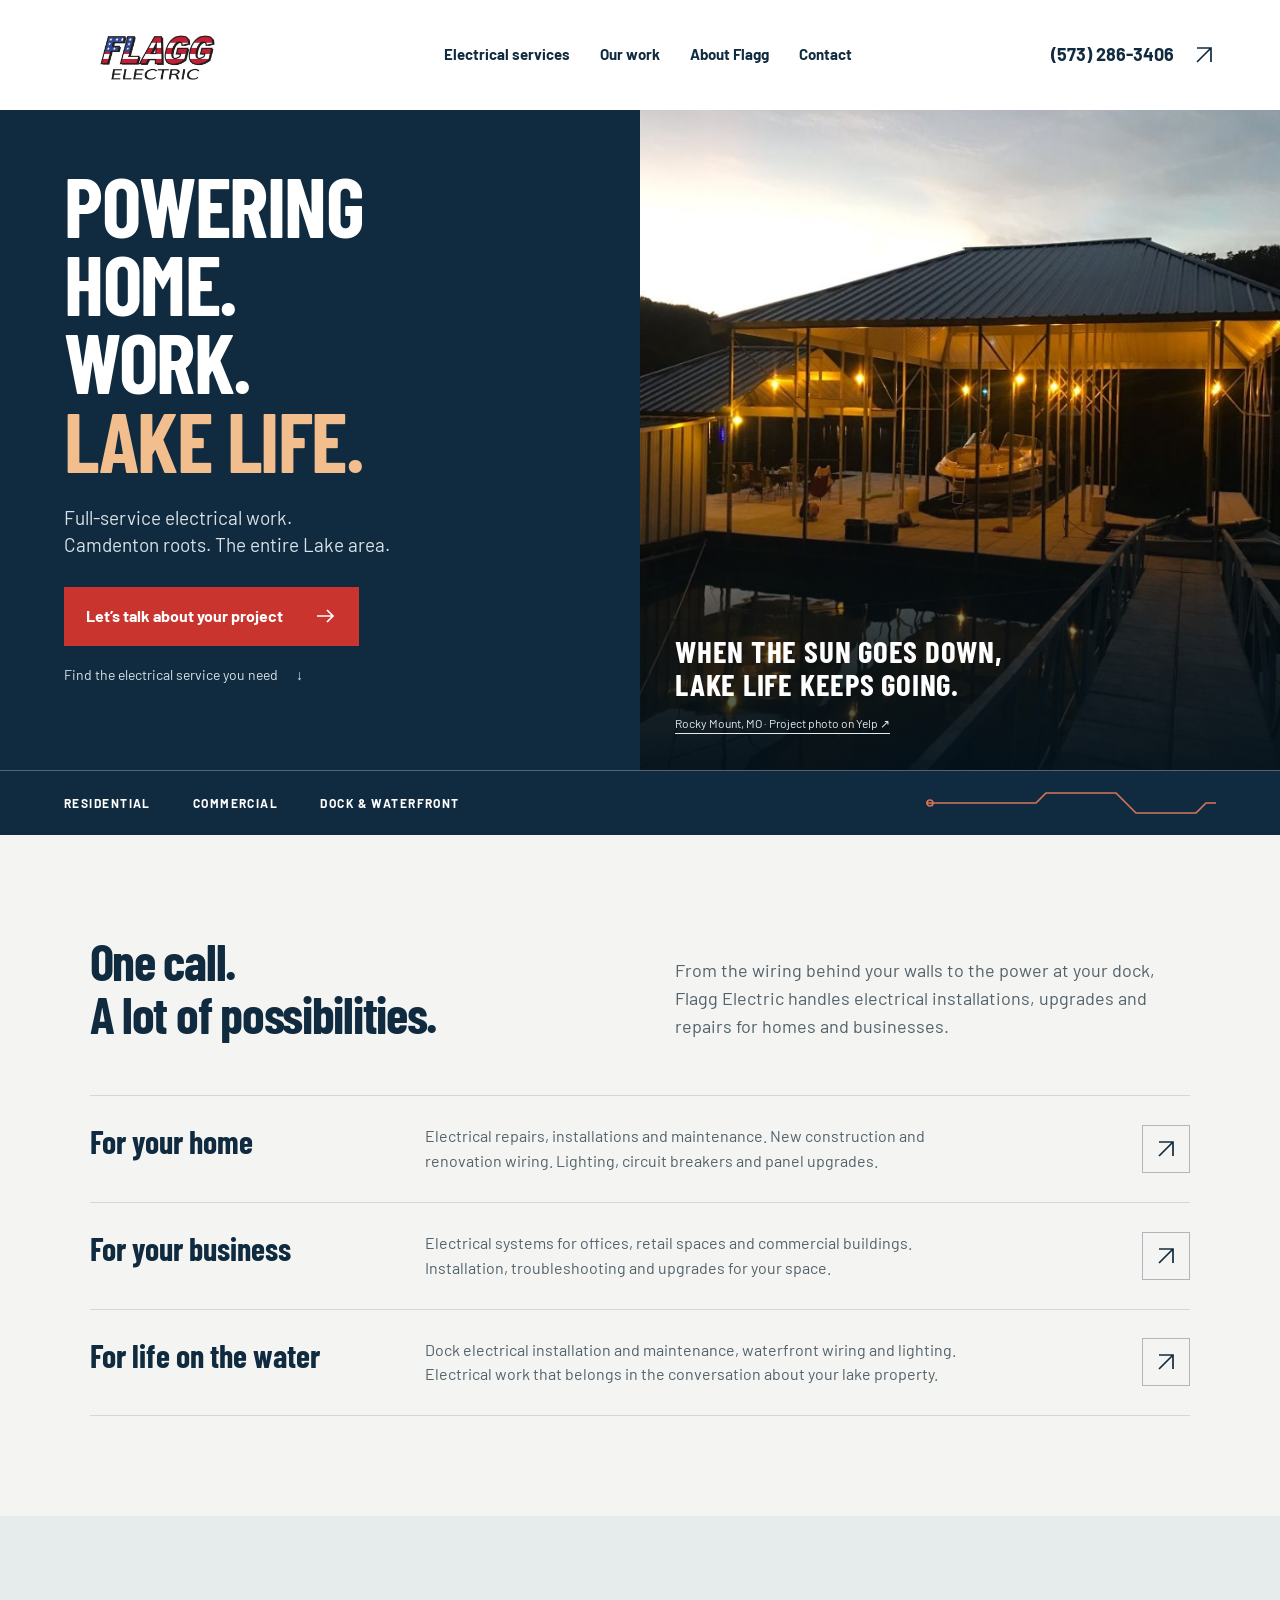
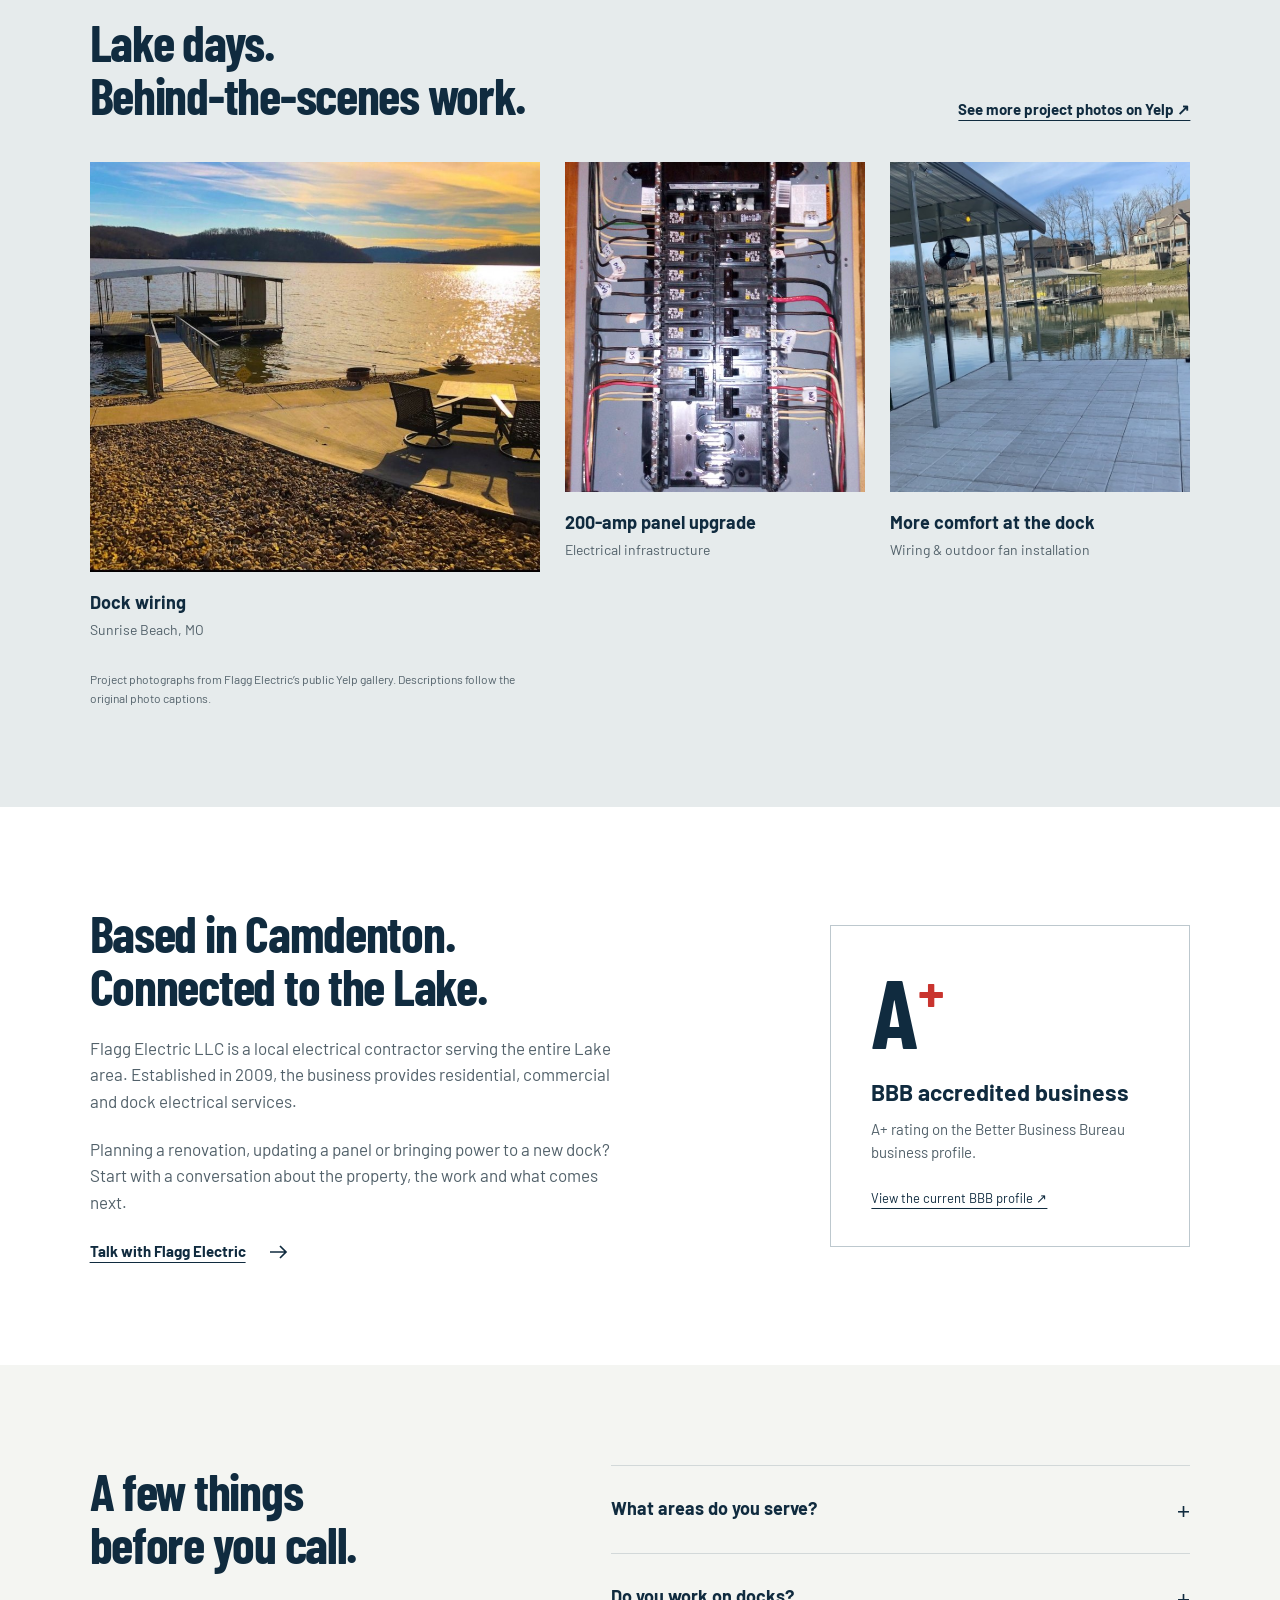
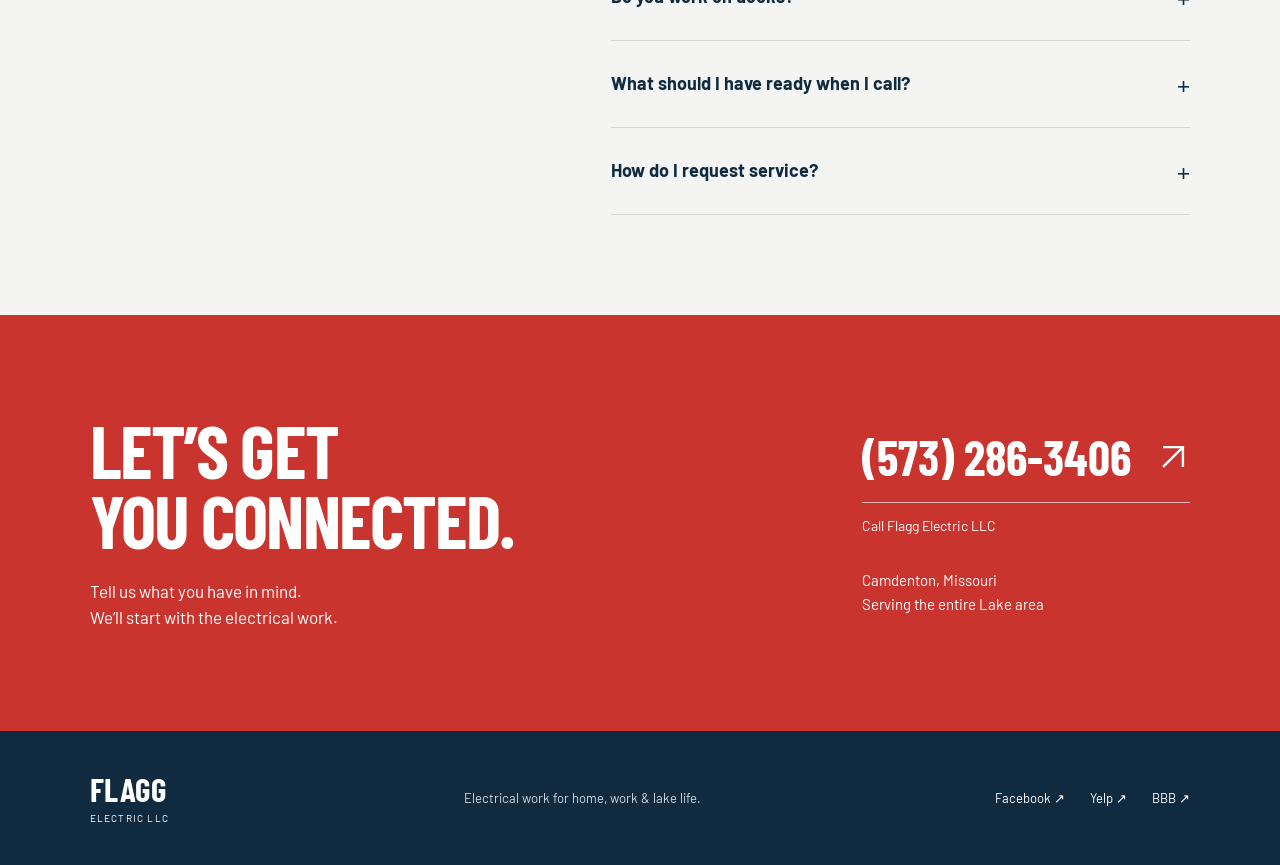
==== Flagg-Electric.html @ a1be078e "Flagg Electric LLC: delivered clean design source - Single-page homepage: index.html, styles.css, sc" ====
<!doctype html>
<html lang="en"><head><meta charset="utf-8"><meta name="viewport" content="width=device-width,initial-scale=1"><meta name="theme-color" content="#102b3f"><title>Flagg Electric LLC | Camdenton & the Lake Area</title><meta name="description" content="Flagg Electric LLC provides residential, commercial and dock electrical services in Camdenton and the Lake area. Call (573) 286-3406 to discuss your project."><style>@font-face{font-family:Barlow;src:url([data-uri]) format('truetype');font-weight:400;font-display:swap}@font-face{font-family:Barlow;src:url([data-uri]) format('truetype');font-weight:700;font-display:swap}@font-face{font-family:BarlowCondensed;src:url([data-uri]) format('truetype');font-weight:700;font-display:swap}:root{--navy:#102b3f;--red:#c9342e;--paper:#f4f5f2;--muted:#52616a;--line:#d2d8d9}*{box-sizing:border-box}html{scroll-behavior:smooth;scroll-padding-top:30px;scrollbar-color:var(--red) var(--paper)}body{margin:0;color:var(--navy);background:var(--paper);font-family:Barlow,Arial,sans-serif;font-size:18px;line-height:1.55}::selection{background:var(--red);color:white}a{color:inherit;text-underline-offset:5px}button{font:inherit}a,button,summary{-webkit-tap-highlight-color:transparent}a:focus-visible,button:focus-visible,summary:focus-visible{outline:3px solid #db8a26;outline-offset:6px}svg{width:24px;height:24px;fill:none;stroke:currentColor;stroke-width:1.7;flex-shrink:0}img{display:block;max-width:100%;object-fit:cover}figure{margin:0}h1,h2,h3,p{margin:0}h1,h2,h3{text-wrap:balance}h2{font-size:clamp(36px,4vw,58px);line-height:1.03;letter-spacing:-.025em;font-family:BarlowCondensed,sans-serif}p{max-width:65ch}a{transition:color .2s,background .2s}a:hover{color:var(--red)}.skip{position:fixed;top:-100px;left:20px;padding:12px 20px;background:white;z-index:100}.skip:focus{top:10px}.header{height:110px;background:#fff;display:flex;align-items:center;justify-content:space-between;padding:0 5%;gap:30px}.brand{width:180px;flex-shrink:0}.brand img{width:180px;height:83px;object-fit:contain}.header nav{display:flex;gap:30px;font-size:15px;font-weight:700}.header a{text-decoration:none}.header-phone{display:flex;align-items:center;gap:18px;font-weight:700;font-size:18px}.menu{display:none}.hero{background:var(--navy);color:#fff;display:grid;grid-template-columns:1fr 1fr;position:relative}.hero-copy{padding:56px 9% 42px 10%;position:relative}.hero h1{font-family:BarlowCondensed,sans-serif;font-size:clamp(62px,6.5vw,94px);line-height:.94;letter-spacing:-.018em;font-weight:700}.hero h1 span{color:#f2be8d}.hero-copy p{font-size:19px;color:#d7e1e7;line-height:1.45;margin-top:25px}.button{display:inline-flex;align-items:center;justify-content:space-between;gap:30px;background:var(--red);color:white;text-decoration:none;padding:17px 22px;font-size:16px;font-weight:700;margin-top:28px;min-height:56px}.button:hover{background:#a92823;color:white}.quiet-link{display:flex;gap:18px;align-items:center;margin-top:18px;text-decoration:none;font-size:14px;color:#d7e1e7}.quiet-link:hover{color:white}.hero-image{position:relative;min-height:660px;overflow:hidden}.hero-image>img{width:100%;height:100%;position:absolute;object-position:center 55%}.hero-image:after{content:'';position:absolute;inset:50% 0 0;background:linear-gradient(transparent,rgba(3,18,28,.85))}.hero-image figcaption{position:absolute;bottom:37px;left:35px;right:30px;z-index:1}.hero-image figcaption span{font-family:BarlowCondensed,sans-serif;font-size:31px;line-height:1.05;display:block;letter-spacing:.025em}.hero-image figcaption a{display:block;font-size:12px;margin-top:14px;color:#e4eaf0}.hero-bottom{grid-column:1/-1;display:flex;align-items:center;gap:42px;padding:20px 5%;border-top:1px solid #526371;font-size:12px;letter-spacing:.12em;font-weight:700}.circuit{margin-left:auto;width:290px;height:24px;color:#d37458}.circuit path{stroke-dasharray:500;stroke-dashoffset:500;animation:connect 1.8s cubic-bezier(.16,1,.3,1) .2s forwards}@keyframes connect{to{stroke-dashoffset:0}}.section{padding:100px 7%;scroll-margin-top:15px}.section-intro{display:grid;grid-template-columns:1fr 1fr;gap:70px;align-items:end;margin-bottom:55px}.section-intro p{color:var(--muted);max-width:510px}.service-list{border-top:1px solid var(--line)}.service-list article{padding:28px 0;display:flex;align-items:center;justify-content:space-between;border-bottom:1px solid var(--line);gap:40px}.service-list article>div{display:grid;grid-template-columns:300px 1fr;gap:35px;align-items:start;width:100%}.service-list h3{font-family:BarlowCondensed,sans-serif;font-size:32px;line-height:1.1}.service-list p{font-size:16px;color:var(--muted);max-width:540px}.service-list a{width:48px;height:48px;display:grid;place-items:center;border:1px solid #adb7bc;flex-shrink:0}.service-list a:hover{background:var(--navy);color:white}.work{background:#e6ebec}.work-heading{display:flex;justify-content:space-between;align-items:end;gap:40px;margin-bottom:40px}.text-link{font-size:15px;font-weight:700;display:inline-flex;gap:20px;align-items:center}.gallery{display:grid;grid-template-columns:1.5fr 1fr 1fr;gap:25px;align-items:start}.gallery img{height:330px;width:100%;object-position:center}.gallery .wide img{height:410px}.gallery figcaption{padding-top:17px;display:flex;flex-direction:column;gap:2px}.gallery figcaption strong{font-size:18px}.gallery figcaption span{font-size:14px;color:var(--muted)}.photo-credit{font-size:12px;color:var(--muted);margin-top:30px}.about{display:grid;grid-template-columns:1.2fr 1fr;gap:100px;background:#fff;align-items:center}.about p{margin-top:22px;color:var(--muted);font-size:17px}.about .text-link{margin-top:25px}.proof{border:1px solid #bdc8ce;padding:35px 40px;max-width:360px;justify-self:end}.proof-mark{font-family:BarlowCondensed,sans-serif;font-size:98px;line-height:1;color:var(--navy)}.proof-mark span{color:var(--red);font-size:60px;vertical-align:top}.proof h3{font-size:23px;line-height:1.15;margin-top:20px}.proof p{font-size:15px;margin-top:12px}.proof a{font-size:13px;display:inline-block;margin-top:24px}.questions{display:grid;grid-template-columns:1fr 1.3fr;gap:75px}.faq{border-top:1px solid var(--line)}details{border-bottom:1px solid var(--line)}summary{cursor:pointer;list-style:none;display:flex;justify-content:space-between;align-items:center;font-weight:700;font-size:18px;padding:23px 0;gap:15px}summary::-webkit-details-marker{display:none}summary span{font-size:26px;font-weight:400}details[open] summary span{transform:rotate(45deg)}details p{padding:0 30px 24px 0;color:var(--muted);font-size:16px}.contact{background:var(--red);color:white;display:grid;grid-template-columns:1fr 1fr;gap:60px;align-items:center}.contact h2{font-size:clamp(48px,5.8vw,78px);line-height:.94}.contact p{margin-top:23px;font-size:17px;color:#fff}.contact-action{justify-self:end}.contact-action>a{font-family:BarlowCondensed,sans-serif;font-size:clamp(30px,3.8vw,53px);display:flex;align-items:center;gap:25px;text-decoration:none;line-height:1.1;border-bottom:1px solid #ecb8b5;padding-bottom:18px}.contact-action>a:hover{color:#fff0c5}.contact-action>a svg{width:34px;height:34px}.contact-action>span{display:block;margin-top:12px;font-size:14px}.contact-action p{font-size:15px;margin-top:33px}footer{background:var(--navy);color:white;display:flex;align-items:center;justify-content:space-between;gap:35px;padding:42px 7%;font-size:13px}footer a{text-decoration:none}.footer-brand{font-family:BarlowCondensed,sans-serif;font-size:33px;line-height:1;letter-spacing:.015em}.footer-brand span{display:block;font-family:Barlow,sans-serif;font-size:10px;letter-spacing:.12em;margin-top:7px}footer p{color:#cfdae1}footer>div{display:flex;gap:25px}.mobile-call{display:none}[hidden]{display:none!important}@media(min-width:1600px){.header,.section,footer{padding-left:max(7%,calc((100vw - 1400px)/2));padding-right:max(7%,calc((100vw - 1400px)/2))}.hero-copy{padding-left:max(14%,calc((100vw - 1400px)/2))}}@media(max-width:1050px){.header{gap:18px;padding:0 4%}.header nav{gap:18px;font-size:14px}.header-phone{font-size:16px;gap:8px}.brand,.brand img{width:145px}.hero-copy{padding:45px 7%}.hero-image{min-height:620px}.hero h1{font-size:80px}.service-list article>div{grid-template-columns:230px 1fr;gap:20px}.gallery{gap:18px}.gallery img{height:270px}.gallery .wide img{height:340px}.about{gap:50px}.section{padding:75px 6%}.hero-bottom{gap:24px}.circuit{width:170px}footer{flex-wrap:wrap}.section-intro{gap:40px}}@media(max-width:760px){body{font-size:17px}.header{height:88px;padding:0 6%;position:relative;gap:15px;z-index:10}.brand,.brand img{width:135px;height:72px}.header-phone{margin-left:auto;font-size:0;gap:0}.header-phone svg{width:26px;height:26px}.menu{display:flex;align-items:center;gap:10px;background:none;border:1px solid #ccd3d6;padding:9px 12px;font-size:14px;color:var(--navy);min-height:44px}.menu span{width:15px;height:8px;border-top:1px solid;border-bottom:1px solid}.header nav{display:none;position:absolute;left:0;right:0;top:88px;background:#fff;padding:18px 6% 25px;box-shadow:0 15px 22px #102b3f18}.header nav.open{display:flex;flex-direction:column;gap:0}.header nav a{padding:13px 0;border-bottom:1px solid #d9dfe1}.hero{grid-template-columns:1fr}.hero-copy{padding:40px 7% 34px}.hero h1{font-size:clamp(60px,15.3vw,94px);line-height:.93}.hero h1 br:nth-of-type(1),.hero h1 br:nth-of-type(2){display:block}.hero h1{max-width:520px}.hero h1 br:nth-of-type(3){display:block}.hero-copy p{font-size:17px;margin-top:21px}.button{margin-top:22px;gap:24px;padding:16px 18px;font-size:15px}.quiet-link{font-size:13px}.hero-image{min-height:410px;max-height:500px}.hero-image>img{object-position:center 55%}.hero-image figcaption{left:7%;bottom:27px}.hero-image figcaption span{font-size:27px}.hero-image figcaption a{font-size:11px}.hero-bottom{padding:18px 7%;font-size:9px;gap:17px;justify-content:space-between;letter-spacing:.07em}.circuit{display:none}.section{padding:60px 7%}.section-intro{grid-template-columns:1fr;gap:22px;margin-bottom:35px}h2{font-size:43px}.section-intro p{font-size:16px}.service-list article{gap:20px;padding:25px 0}.service-list article>div{display:block}.service-list h3{font-size:29px;margin-bottom:12px}.service-list p{font-size:15px}.service-list a{width:43px;height:43px}.work-heading{display:block;margin-bottom:30px}.work-heading .text-link{margin-top:22px;font-size:13px}.gallery{grid-template-columns:1fr 1fr;gap:27px 16px}.gallery .wide{grid-column:1/-1}.gallery .wide img{height:300px}.gallery img{height:215px}.gallery figcaption strong{font-size:16px;line-height:1.3}.gallery figcaption span{font-size:12px;line-height:1.4}.gallery figcaption{padding-top:13px}.photo-credit{font-size:11px}.about{grid-template-columns:1fr;gap:35px}.about p{font-size:16px}.proof{justify-self:stretch;max-width:none;padding:28px}.proof-mark{font-size:75px;float:left;margin-right:25px}.proof h3{margin-top:4px;font-size:21px}.proof p{margin-top:10px;font-size:14px}.proof a{clear:both;display:block;padding-top:8px;margin-top:20px}.questions{grid-template-columns:1fr;gap:30px}summary{font-size:16px;padding:21px 0}.contact{grid-template-columns:1fr;gap:35px}.contact h2{font-size:58px}.contact-action{justify-self:stretch}.contact-action>a{font-size:43px;justify-content:space-between}.contact-action p{margin-top:22px}.contact p{font-size:16px}footer{padding:35px 7% 100px;display:grid;gap:24px}footer p{font-size:12px}footer>div{gap:30px}.mobile-call{display:flex;position:fixed;bottom:0;left:0;right:0;z-index:20;background:white;color:var(--navy);padding:16px 6%;padding-bottom:max(16px,env(safe-area-inset-bottom));justify-content:space-between;text-decoration:none;font-size:13px;border-top:1px solid #ccd3d6;box-shadow:0 -4px 20px #102b3f10}.mobile-call strong{color:var(--red)}}@media(prefers-reduced-motion:reduce){html{scroll-behavior:auto}*,*:before,*:after{animation:none!important;transition:none!important}.circuit path{stroke-dashoffset:0}}</style></head><body><a class="skip" href="#main">Skip to content</a>
<header class="header"><a class="brand" href="#" aria-label="Flagg Electric LLC home"><img src="[data-uri]" alt="Flagg Electric" width="212" height="92"></a><nav id="navigation" aria-label="Main navigation"><a href="#services">Electrical services</a><a href="#work">Our work</a><a href="#about">About Flagg</a><a href="#contact">Contact</a></nav><a class="header-phone" href="tel:+15732863406">(573) 286-3406 <svg viewBox="0 0 24 24" aria-hidden="true"><path d="M5 19 19 5M5 5h14v14"/></svg></a><button class="menu" aria-expanded="false" aria-controls="navigation">Menu <span></span></button></header>
<main id="main"><section class="hero"><div class="hero-copy"><h1>POWERING<br>HOME.<br>WORK.<br><span>LAKE LIFE.</span></h1><p>Full-service electrical work.<br>Camdenton roots. The entire Lake area.</p><a class="button" href="tel:+15732863406">Let’s talk about your project <svg viewBox="0 0 24 24" aria-hidden="true"><path d="M4 12h16m-6-6 6 6-6 6"/></svg></a><a class="quiet-link" href="#services">Find the electrical service you need <span>↓</span></a></div><figure class="hero-image"><img src="[data-uri]" alt="Illuminated covered boat dock in Rocky Mount at dusk, pictured on Flagg Electric’s Yelp listing" width="750" height="1000" fetchpriority="high"><figcaption><span>WHEN THE SUN GOES DOWN,<br>LAKE LIFE KEEPS GOING.</span><a href="https://m.yelp.com/biz_photos/flagg-electric-camdenton?select=i2pBLvU6Oba6y8oULhjGQg" target="_blank" rel="noopener noreferrer">Rocky Mount, MO · Project photo on Yelp ↗</a></figcaption></figure><div class="hero-bottom"><span>RESIDENTIAL</span><span>COMMERCIAL</span><span>DOCK & WATERFRONT</span><svg class="circuit" viewBox="0 0 290 24" aria-hidden="true"><path d="M0 12h110l10-10h70l20 20h60l10-10h10"/><circle cx="4" cy="12" r="3"/></svg></div></section>
<section class="services section" id="services"><div class="section-intro"><h2>One call.<br>A lot of possibilities.</h2><p>From the wiring behind your walls to the power at your dock, Flagg Electric handles electrical installations, upgrades and repairs for homes and businesses.</p></div><div class="service-list"><article><div><h3>For your home</h3><p>Electrical repairs, installations and maintenance. New construction and renovation wiring. Lighting, circuit breakers and panel upgrades.</p></div><a href="tel:+15732863406" aria-label="Call about residential electrical services"><svg viewBox="0 0 24 24" aria-hidden="true"><path d="M5 19 19 5M5 5h14v14"/></svg></a></article><article><div><h3>For your business</h3><p>Electrical systems for offices, retail spaces and commercial buildings. Installation, troubleshooting and upgrades for your space.</p></div><a href="tel:+15732863406" aria-label="Call about commercial electrical services"><svg viewBox="0 0 24 24" aria-hidden="true"><path d="M5 19 19 5M5 5h14v14"/></svg></a></article><article><div><h3>For life on the water</h3><p>Dock electrical installation and maintenance, waterfront wiring and lighting. Electrical work that belongs in the conversation about your lake property.</p></div><a href="tel:+15732863406" aria-label="Call about dock electrical services"><svg viewBox="0 0 24 24" aria-hidden="true"><path d="M5 19 19 5M5 5h14v14"/></svg></a></article></div></section>
<section class="work section" id="work"><div class="work-heading"><h2>Lake days.<br>Behind-the-scenes work.</h2><a class="text-link" href="https://m.yelp.com/biz_photos/flagg-electric-camdenton" target="_blank" rel="noopener noreferrer">See more project photos on Yelp ↗</a></div><div class="gallery"><figure class="wide"><img src="[data-uri]" alt="Covered dock and boat slip in Sunrise Beach, from Flagg Electric’s project photos" width="1000" height="750" loading="lazy"><figcaption><strong>Dock wiring</strong><span>Sunrise Beach, MO</span></figcaption></figure><figure><img src="[data-uri]" alt="Electrical panel upgrade shown on Flagg Electric’s Yelp listing" width="750" height="1000" loading="lazy"><figcaption><strong>200-amp panel upgrade</strong><span>Electrical infrastructure</span></figcaption></figure><figure><img src="[data-uri]" alt="Covered swim platform with an outdoor oscillating fan, from Flagg Electric’s Yelp listing" width="750" height="1000" loading="lazy"><figcaption><strong>More comfort at the dock</strong><span>Wiring & outdoor fan installation</span></figcaption></figure></div><p class="photo-credit">Project photographs from Flagg Electric’s public Yelp gallery. Descriptions follow the original photo captions.</p></section>
<section class="about section" id="about"><div><h2>Based in Camdenton.<br>Connected to the Lake.</h2><p>Flagg Electric LLC is a local electrical contractor serving the entire Lake area. Established in 2009, the business provides residential, commercial and dock electrical services.</p><p>Planning a renovation, updating a panel or bringing power to a new dock? Start with a conversation about the property, the work and what comes next.</p><a class="text-link" href="tel:+15732863406">Talk with Flagg Electric <svg viewBox="0 0 24 24" aria-hidden="true"><path d="M4 12h16m-6-6 6 6-6 6"/></svg></a></div><aside class="proof"><div class="proof-mark">A<span>+</span></div><h3>BBB accredited business</h3><p>A+ rating on the Better Business Bureau business profile.</p><a href="https://www.bbb.org/us/mo/camdenton/profile/electrician/flagg-electric-llc-0734-310614494" target="_blank" rel="noopener noreferrer">View the current BBB profile ↗</a></aside></section>
<section class="questions section"><h2>A few things<br>before you call.</h2><div class="faq"><details><summary>What areas do you serve?<span>+</span></summary><p>Flagg Electric is based in Camdenton, Missouri and serves the entire Lake area. Call with your property’s location to confirm service for your project.</p></details><details><summary>Do you work on docks?<span>+</span></summary><p>Yes. Dock electrical installation, wiring and maintenance are part of Flagg Electric’s services. The project gallery includes dock work in Sunrise Beach and Rocky Mount.</p></details><details><summary>What should I have ready when I call?<span>+</span></summary><p>Your location, a short description of the work or problem, and your preferred timing are a useful starting point. Ask about scheduling, the scope of work and the estimate process directly.</p></details><details><summary>How do I request service?<span>+</span></summary><p>Call <a href="tel:+15732863406">(573) 286-3406</a> to discuss your project and availability. You can also find Flagg Electric on <a href="https://www.facebook.com/p/Flagg-Electric-LLC-100068615921292/" target="_blank" rel="noopener noreferrer">Facebook</a>.</p></details></div></section>
<section class="contact section" id="contact"><div><h2>LET’S GET<br>YOU CONNECTED.</h2><p>Tell us what you have in mind.<br>We’ll start with the electrical work.</p></div><div class="contact-action"><a href="tel:+15732863406">(573) 286-3406<svg viewBox="0 0 24 24" aria-hidden="true"><path d="M5 19 19 5M5 5h14v14"/></svg></a><span>Call Flagg Electric LLC</span><p>Camdenton, Missouri<br>Serving the entire Lake area</p></div></section></main>
<footer><a class="footer-brand" href="#" aria-label="Back to top">FLAGG <span>ELECTRIC LLC</span></a><p>Electrical work for home, work & lake life.</p><div><a href="https://www.facebook.com/p/Flagg-Electric-LLC-100068615921292/" target="_blank" rel="noopener noreferrer">Facebook ↗</a><a href="https://m.yelp.com/biz/flagg-electric-camdenton" target="_blank" rel="noopener noreferrer">Yelp ↗</a><a href="https://www.bbb.org/us/mo/camdenton/profile/electrician/flagg-electric-llc-0734-310614494" target="_blank" rel="noopener noreferrer">BBB ↗</a></div></footer><a class="mobile-call" href="tel:+15732863406">Call Flagg Electric <strong>(573) 286-3406</strong></a><script>const menu = document.querySelector('.menu');
const navigation = document.querySelector('#navigation');
function closeMenu(){ navigation.classList.remove('open'); menu.setAttribute('aria-expanded','false'); }
menu.addEventListener('click',()=>{const open=menu.getAttribute('aria-expanded')!=='true'; menu.setAttribute('aria-expanded',String(open)); navigation.classList.toggle('open',open);});
navigation.querySelectorAll('a').forEach(link=>link.addEventListener('click',closeMenu));
document.addEventListener('keydown',event=>{if(event.key==='Escape' && menu.getAttribute('aria-expanded')==='true'){closeMenu();menu.focus();}});
window.matchMedia('(min-width:761px)').addEventListener('change',closeMenu);
</script></body></html>
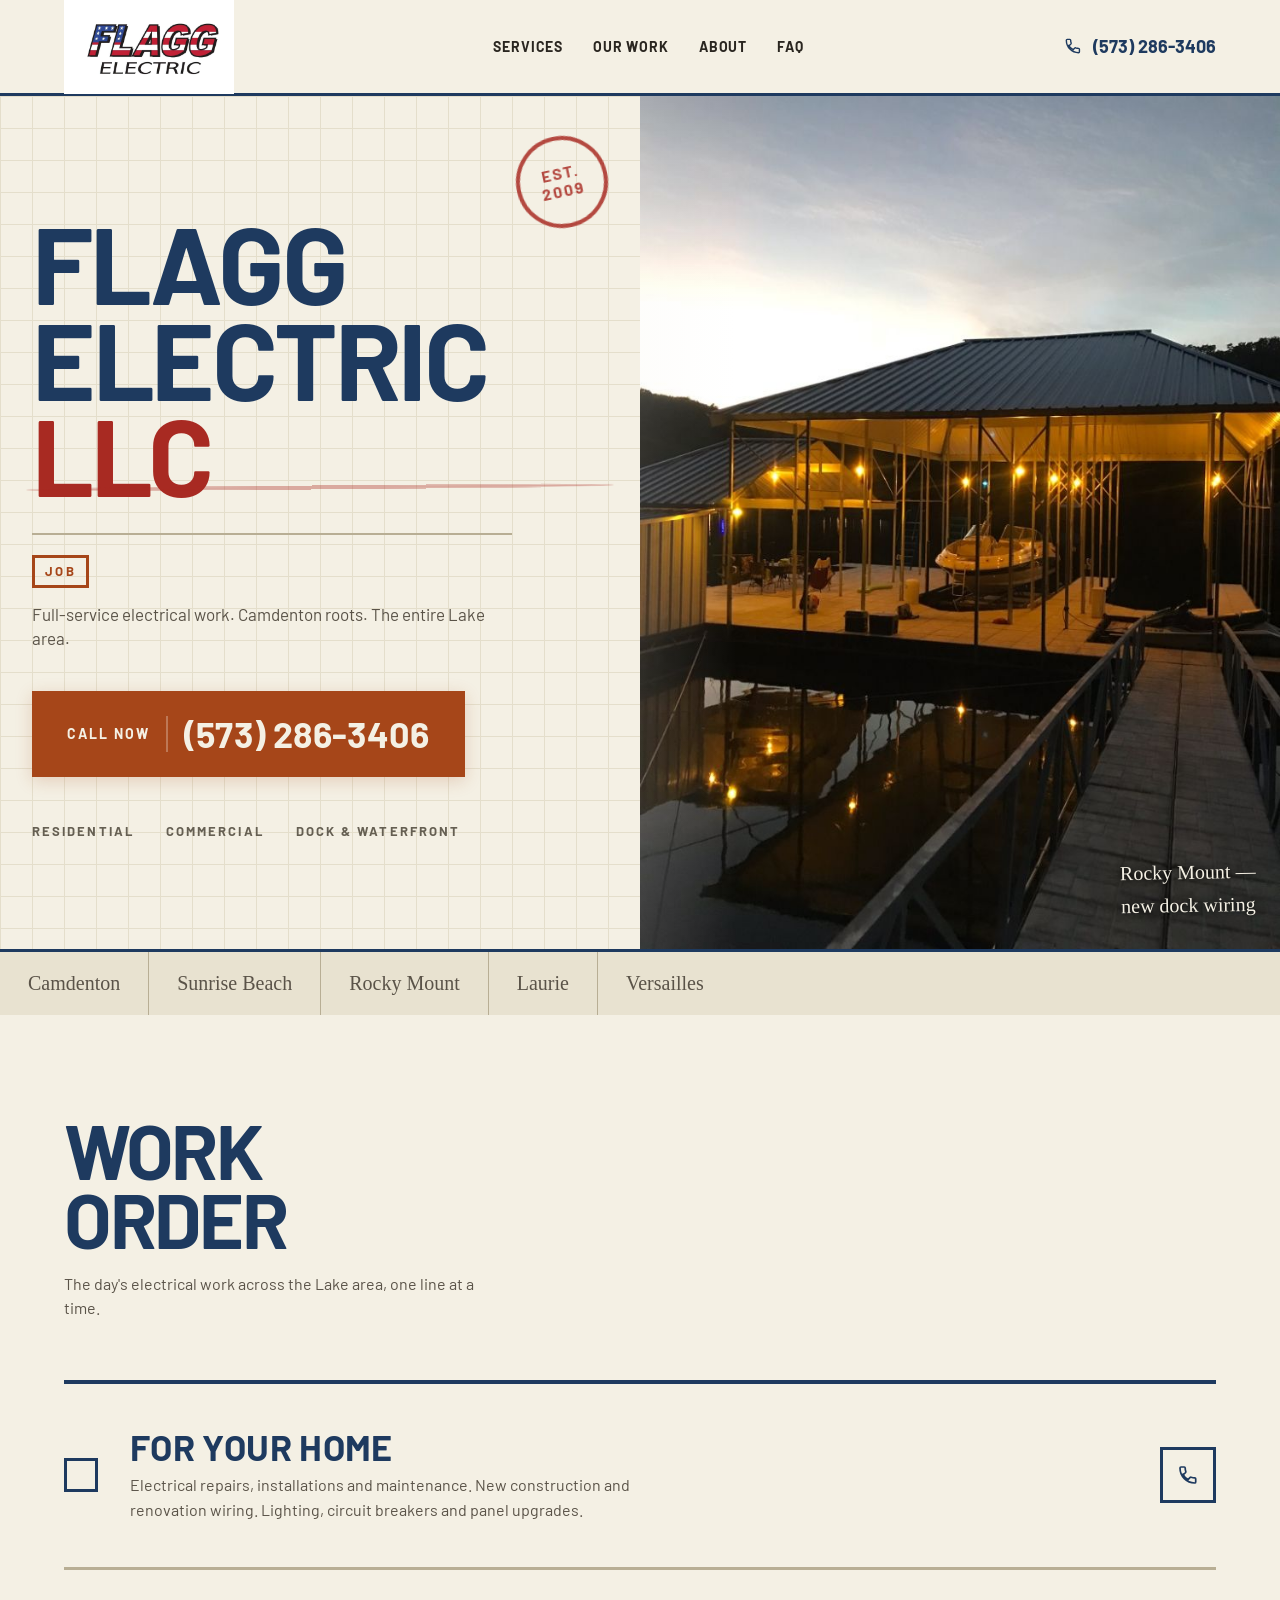
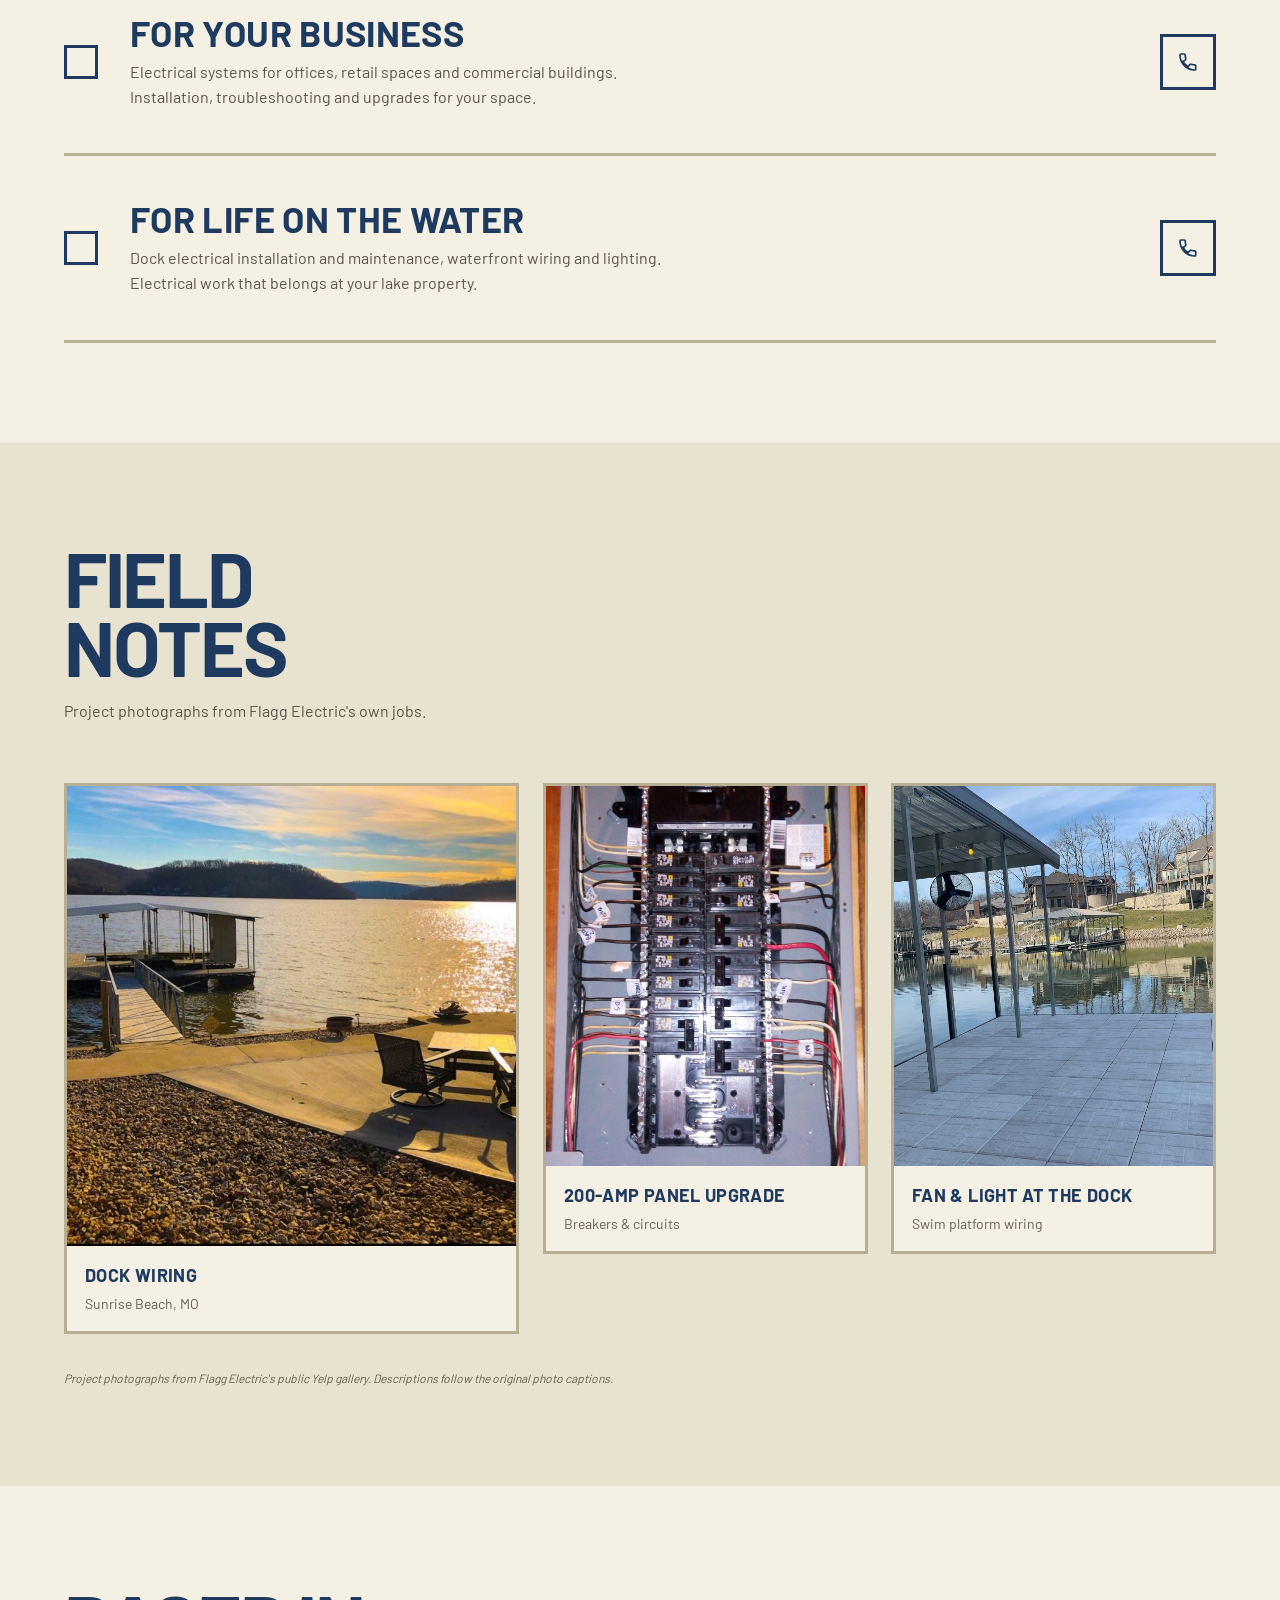
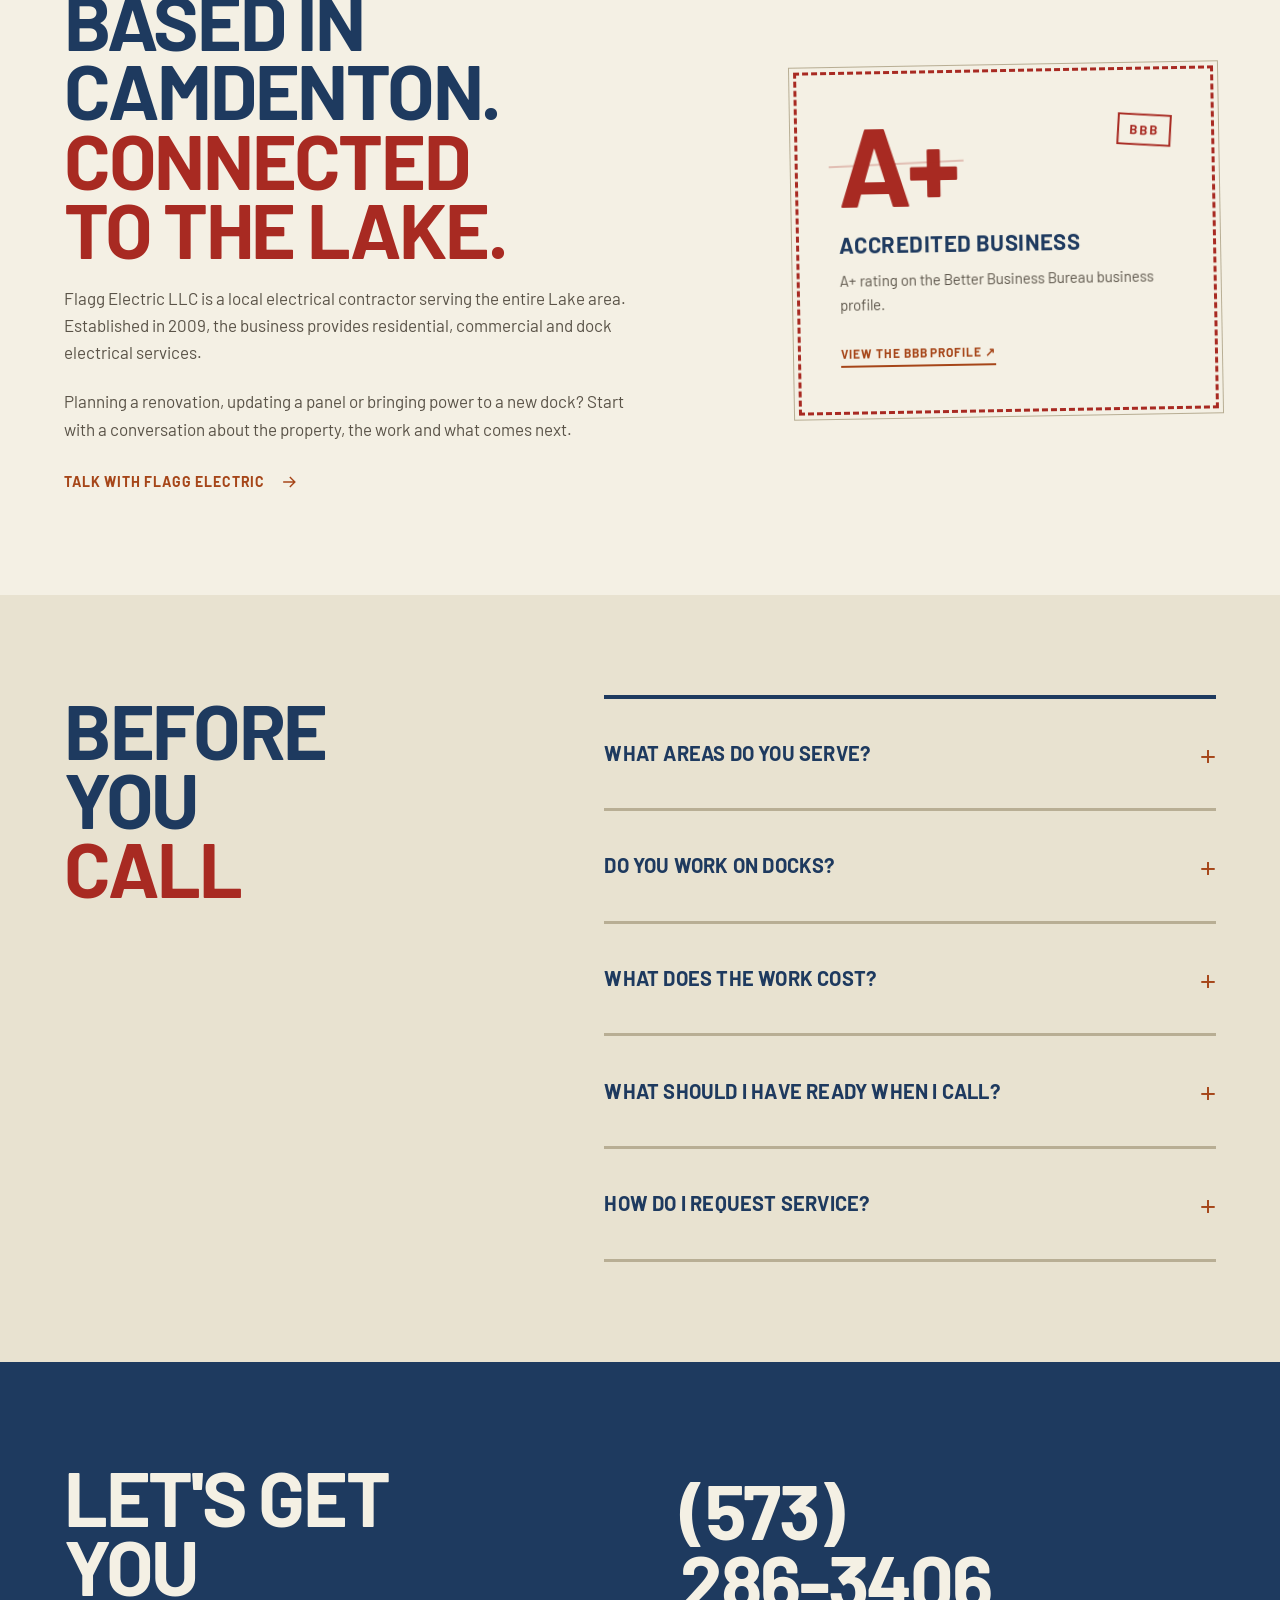
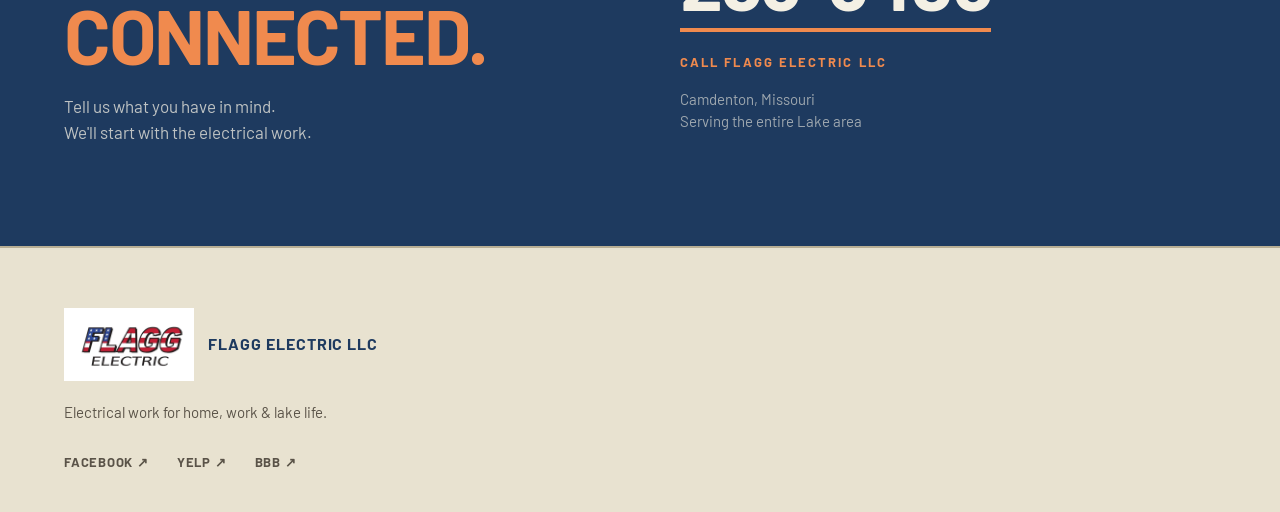
==== commit 4c937bab: "Flagg Electric: job-ticket redesign on real project photos - Replace Unsplash stock hero and gallery" ====
--- a/Flagg-Electric.html
+++ b/Flagg-Electric.html
@@ -1,17 +1,458 @@
 <!doctype html>
-<html lang="en"><head><meta charset="utf-8"><meta name="viewport" content="width=device-width,initial-scale=1"><meta name="theme-color" content="#102b3f"><title>Flagg Electric LLC | Camdenton & the Lake Area</title><meta name="description" content="Flagg Electric LLC provides residential, commercial and dock electrical services in Camdenton and the Lake area. Call (573) 286-3406 to discuss your project."><style>@font-face{font-family:Barlow;src:url([data-uri]) format('truetype');font-weight:400;font-display:swap}@font-face{font-family:Barlow;src:url([data-uri]) format('truetype');font-weight:700;font-display:swap}@font-face{font-family:BarlowCondensed;src:url([data-uri]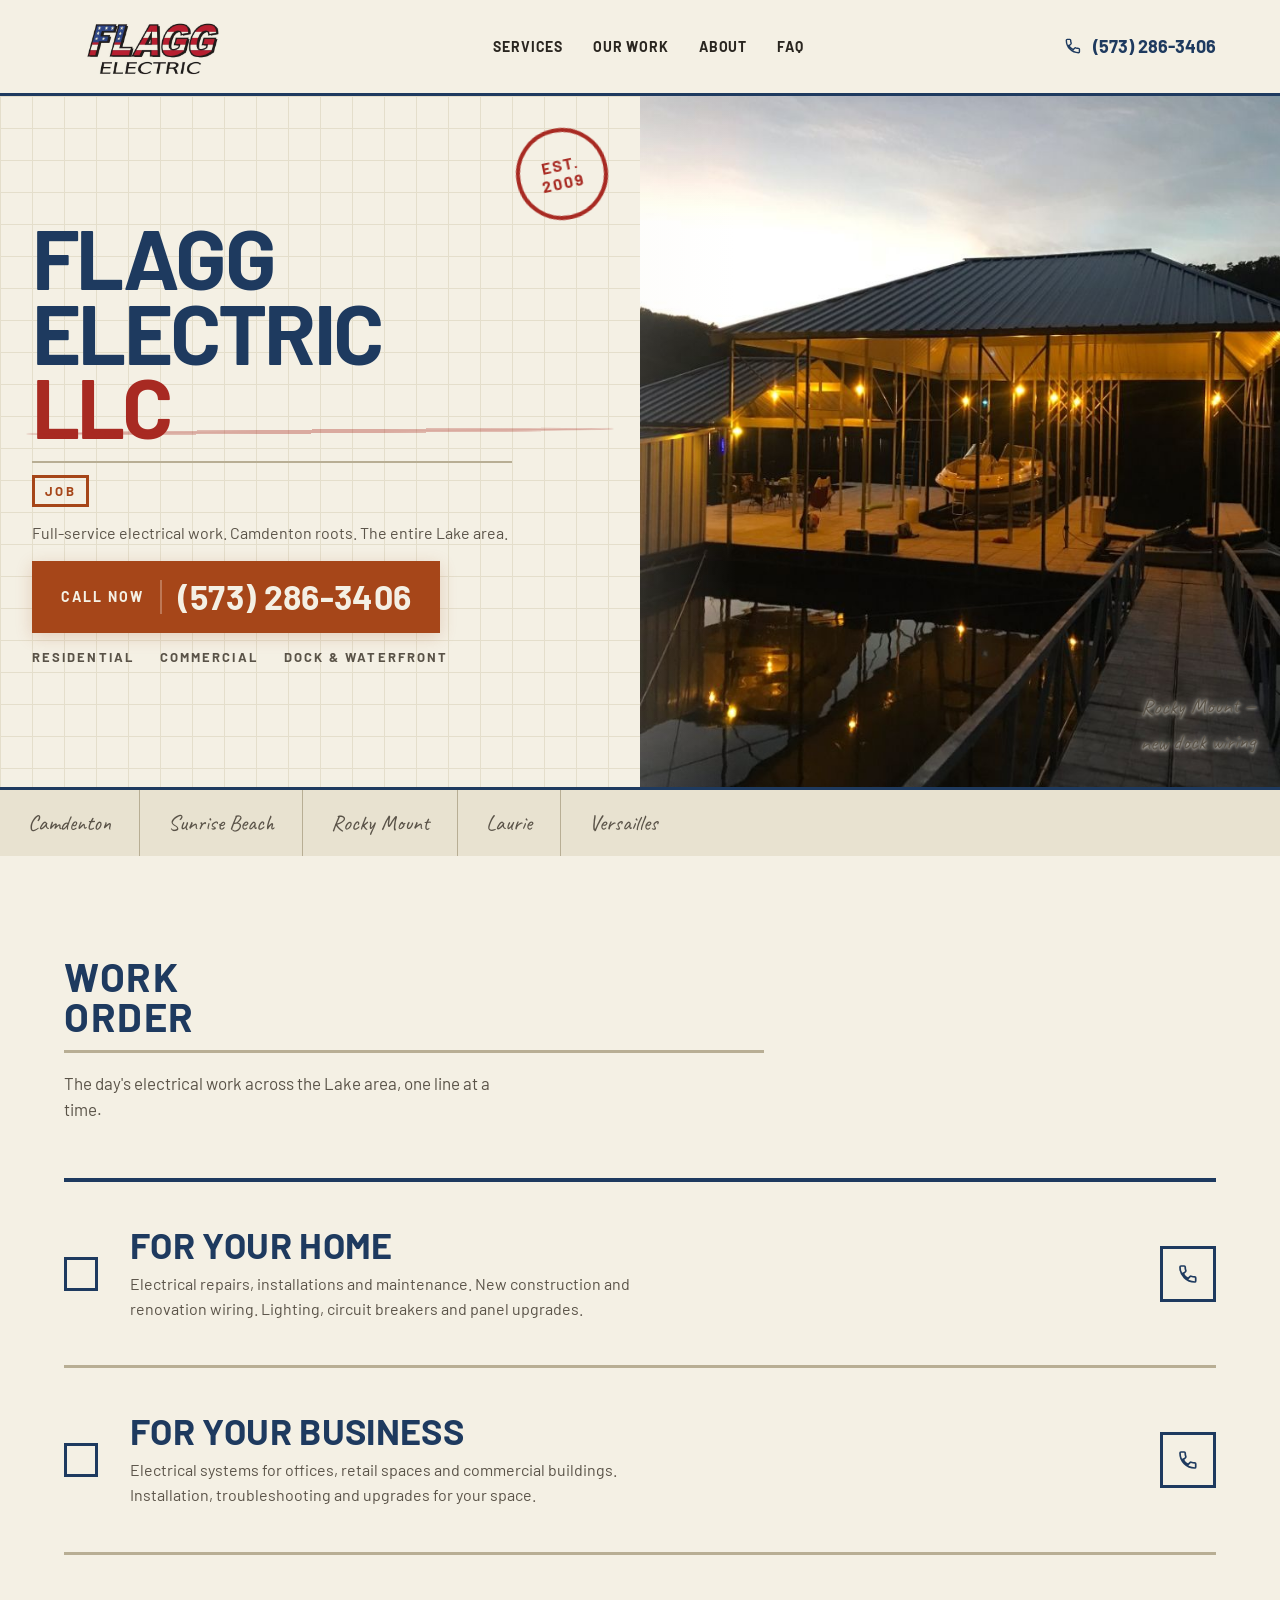
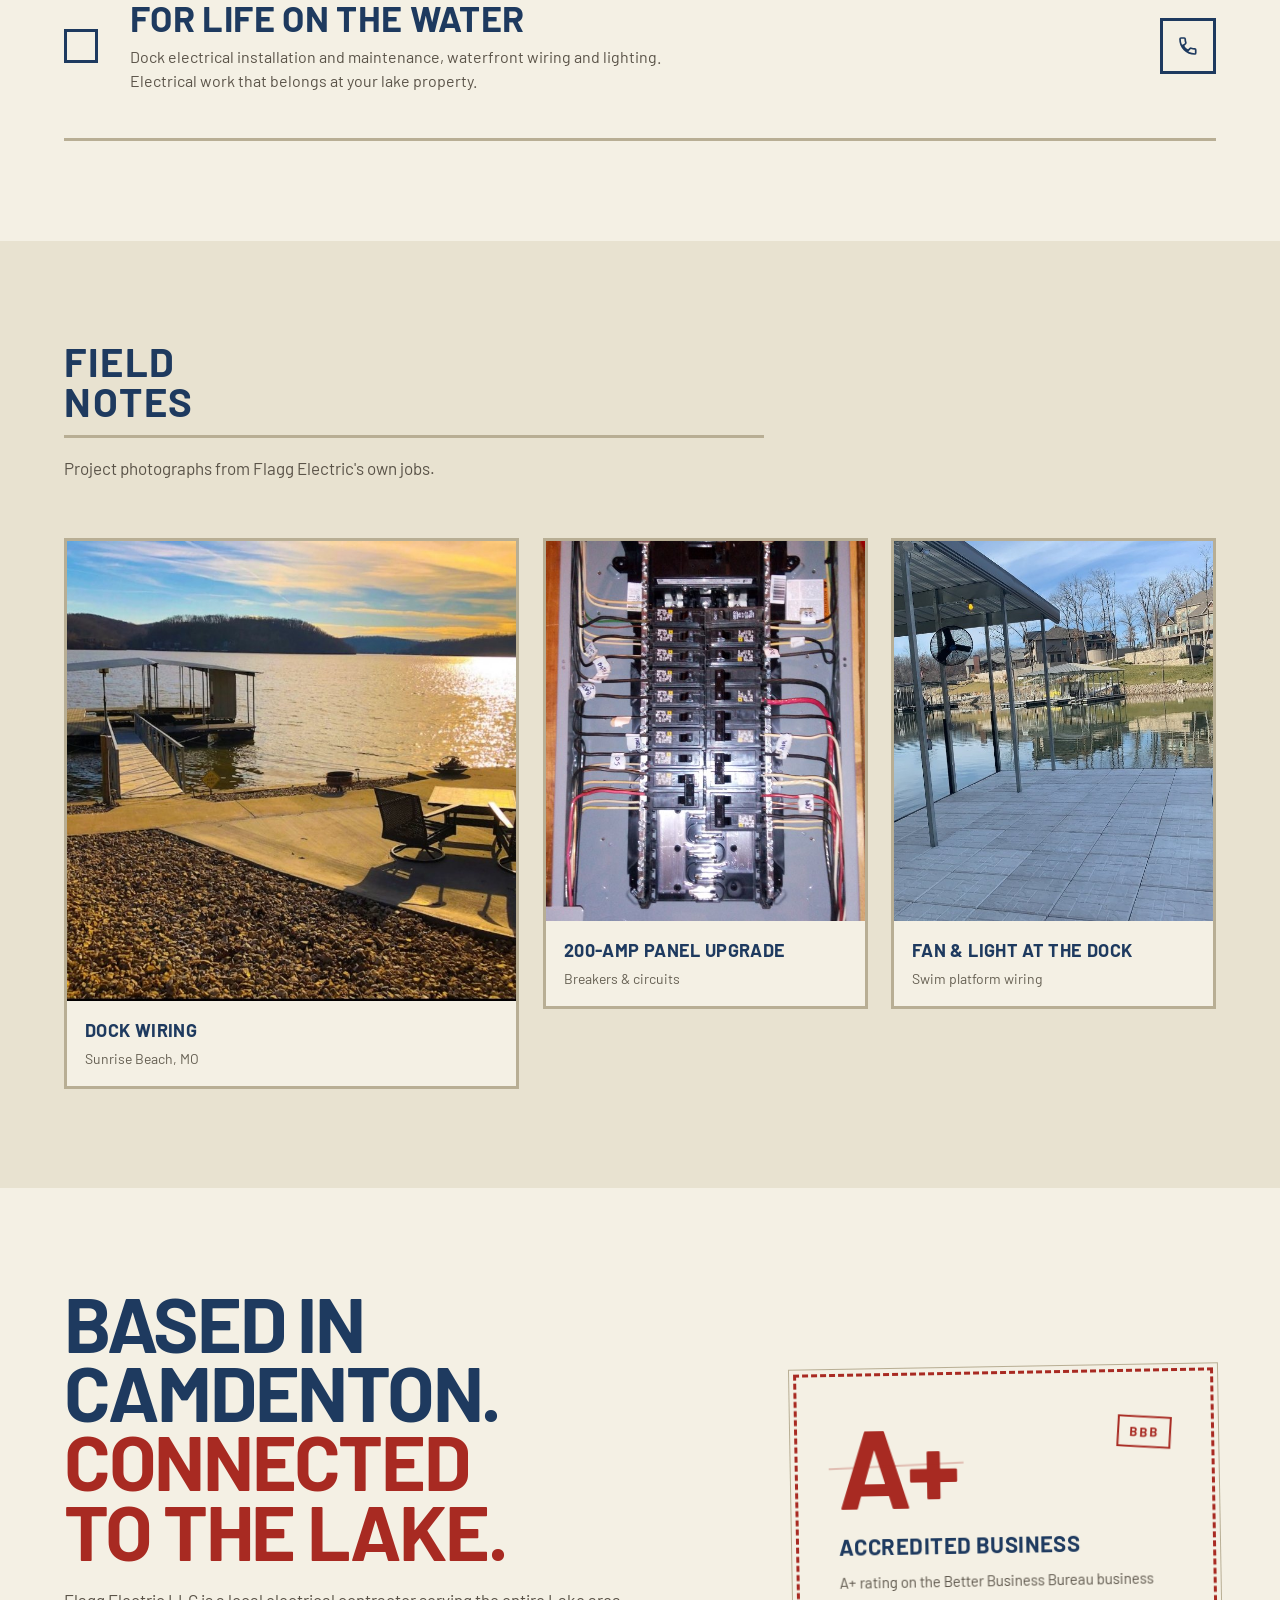
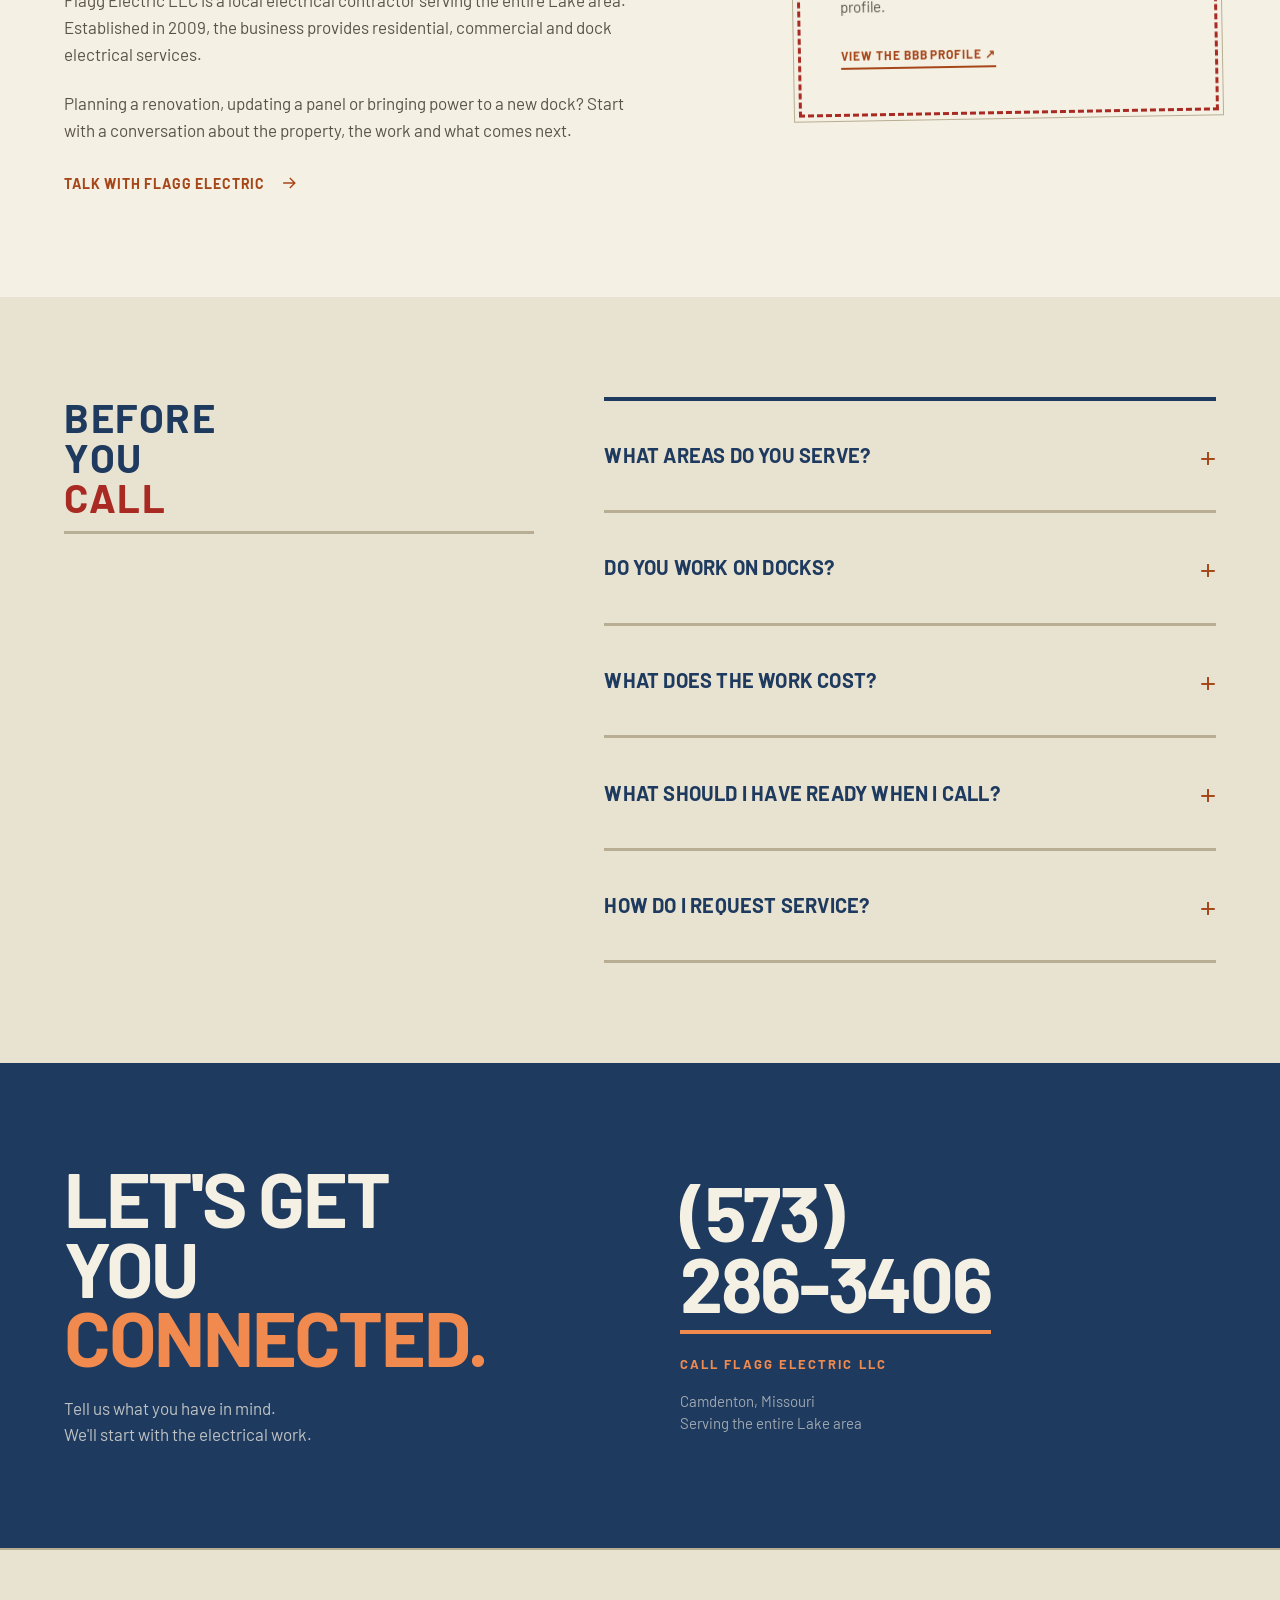
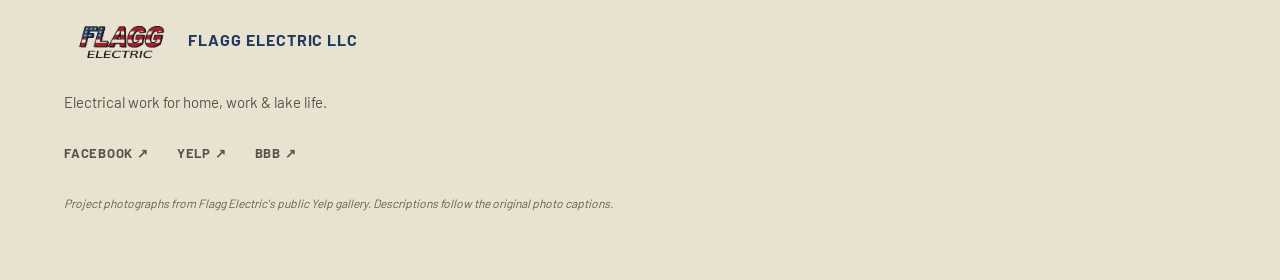
==== commit 33476da8: "Flagg Electric: second critique pass — fold, hierarchy, Caveat, contrast Three P1s from the re-criti" ====
--- a/Flagg-Electric.html
+++ b/Flagg-Electric.html
@@ -1,6 +1,7 @@
 <!doctype html>
 <html lang="en"><head><meta charset="utf-8"><meta name="viewport" content="width=device-width,initial-scale=1"><meta name="theme-color" content="#f4f0e4"><title>Flagg Electric LLC | Camdenton & the Lake Area</title><meta name="description" content="Flagg Electric LLC provides residential, commercial and dock electrical services in Camdenton and the Lake area. Call (573) 286-3406 to discuss your project."><style>@font-face{font-family:Barlow;src:url('[data-uri]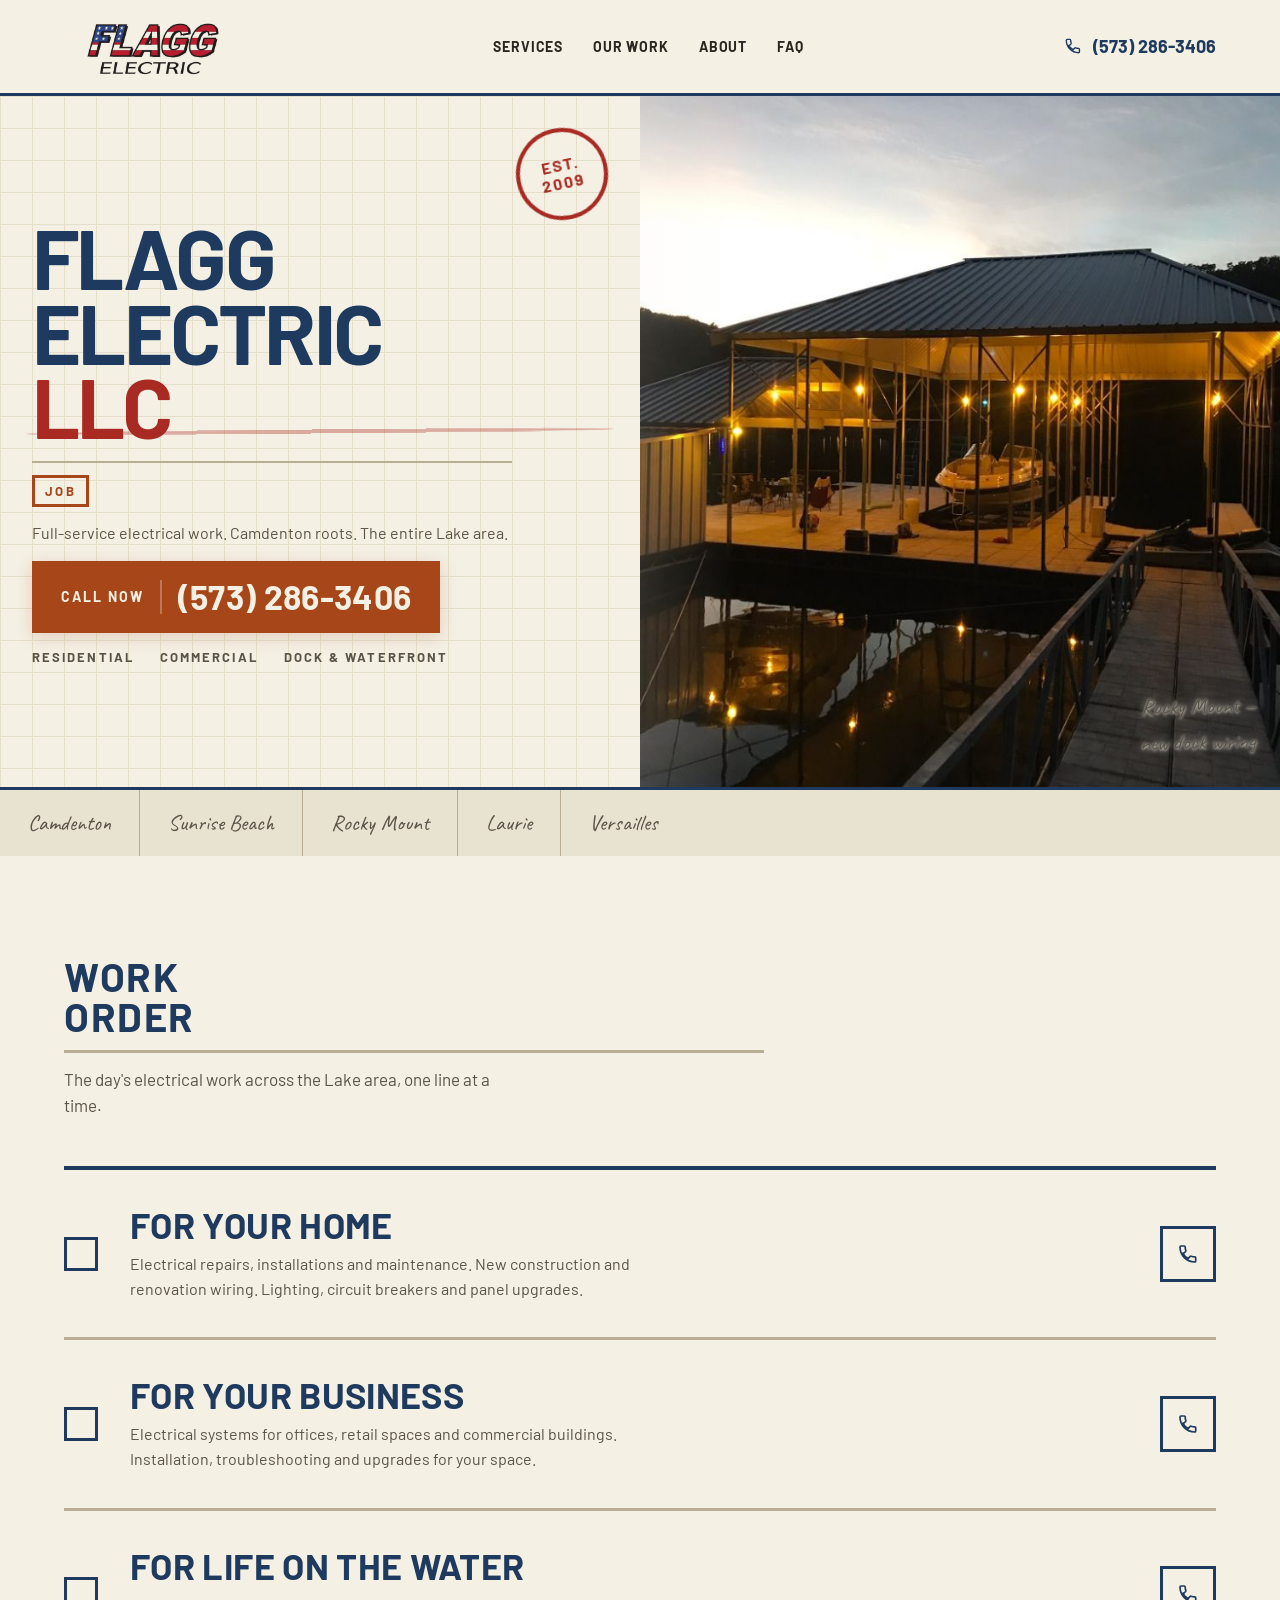
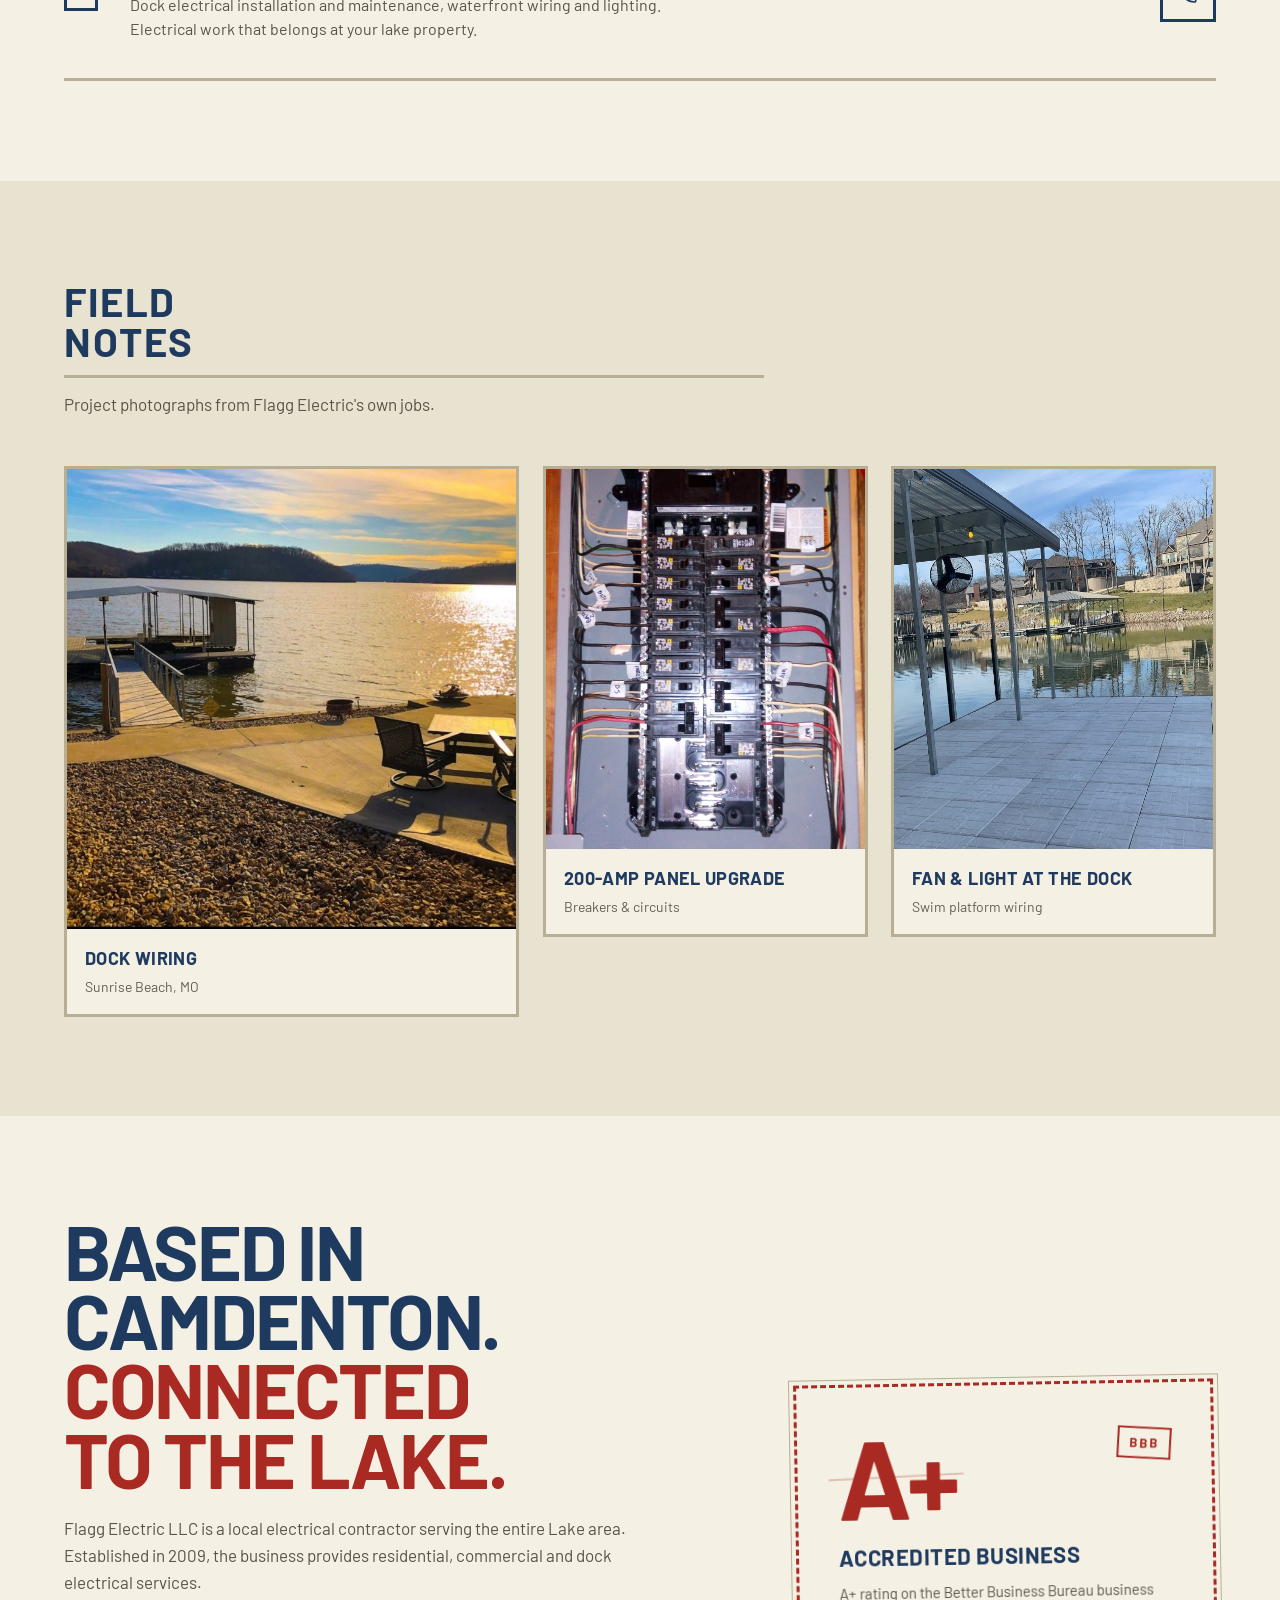
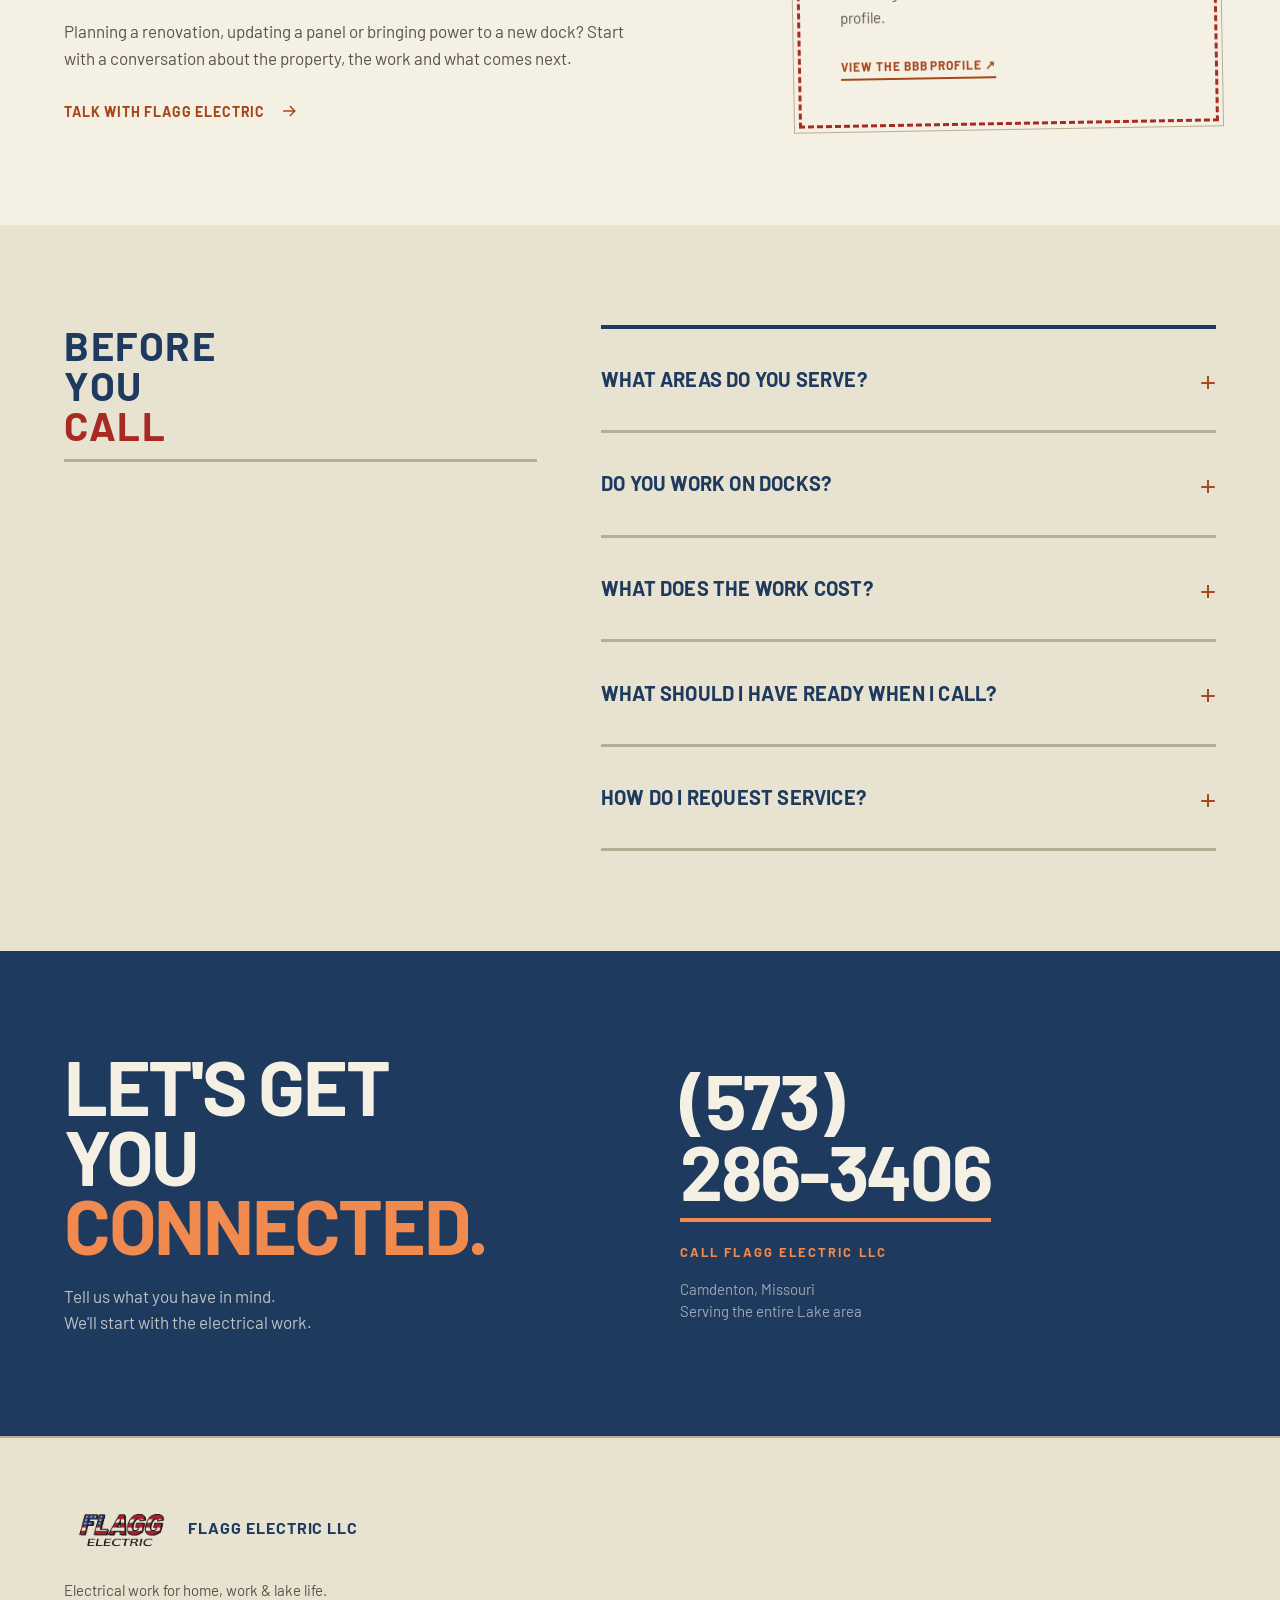
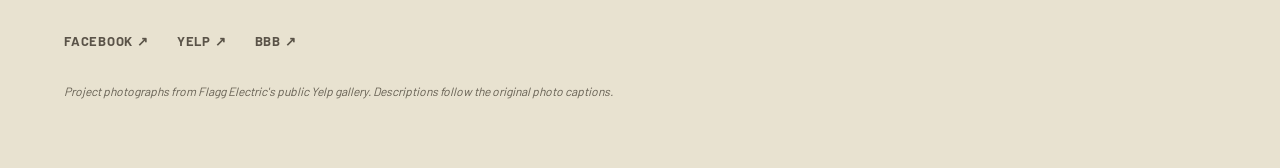
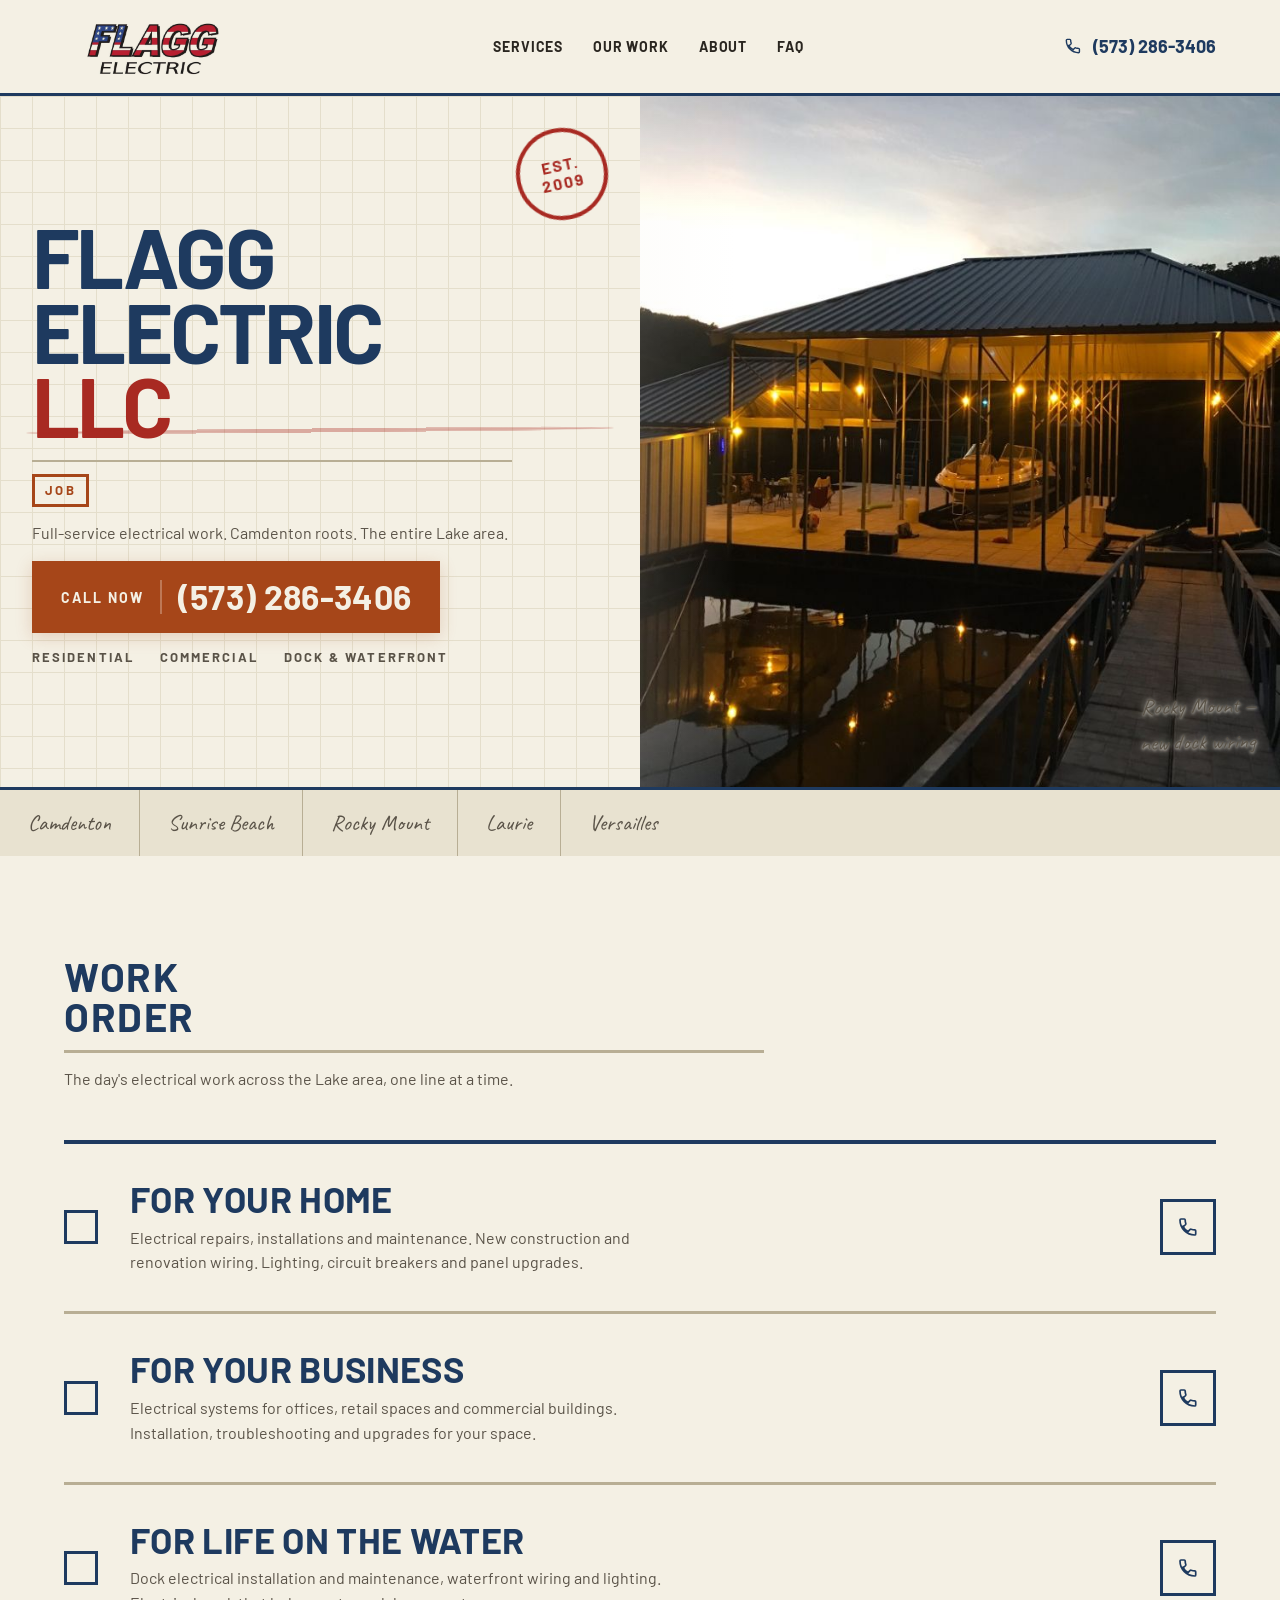
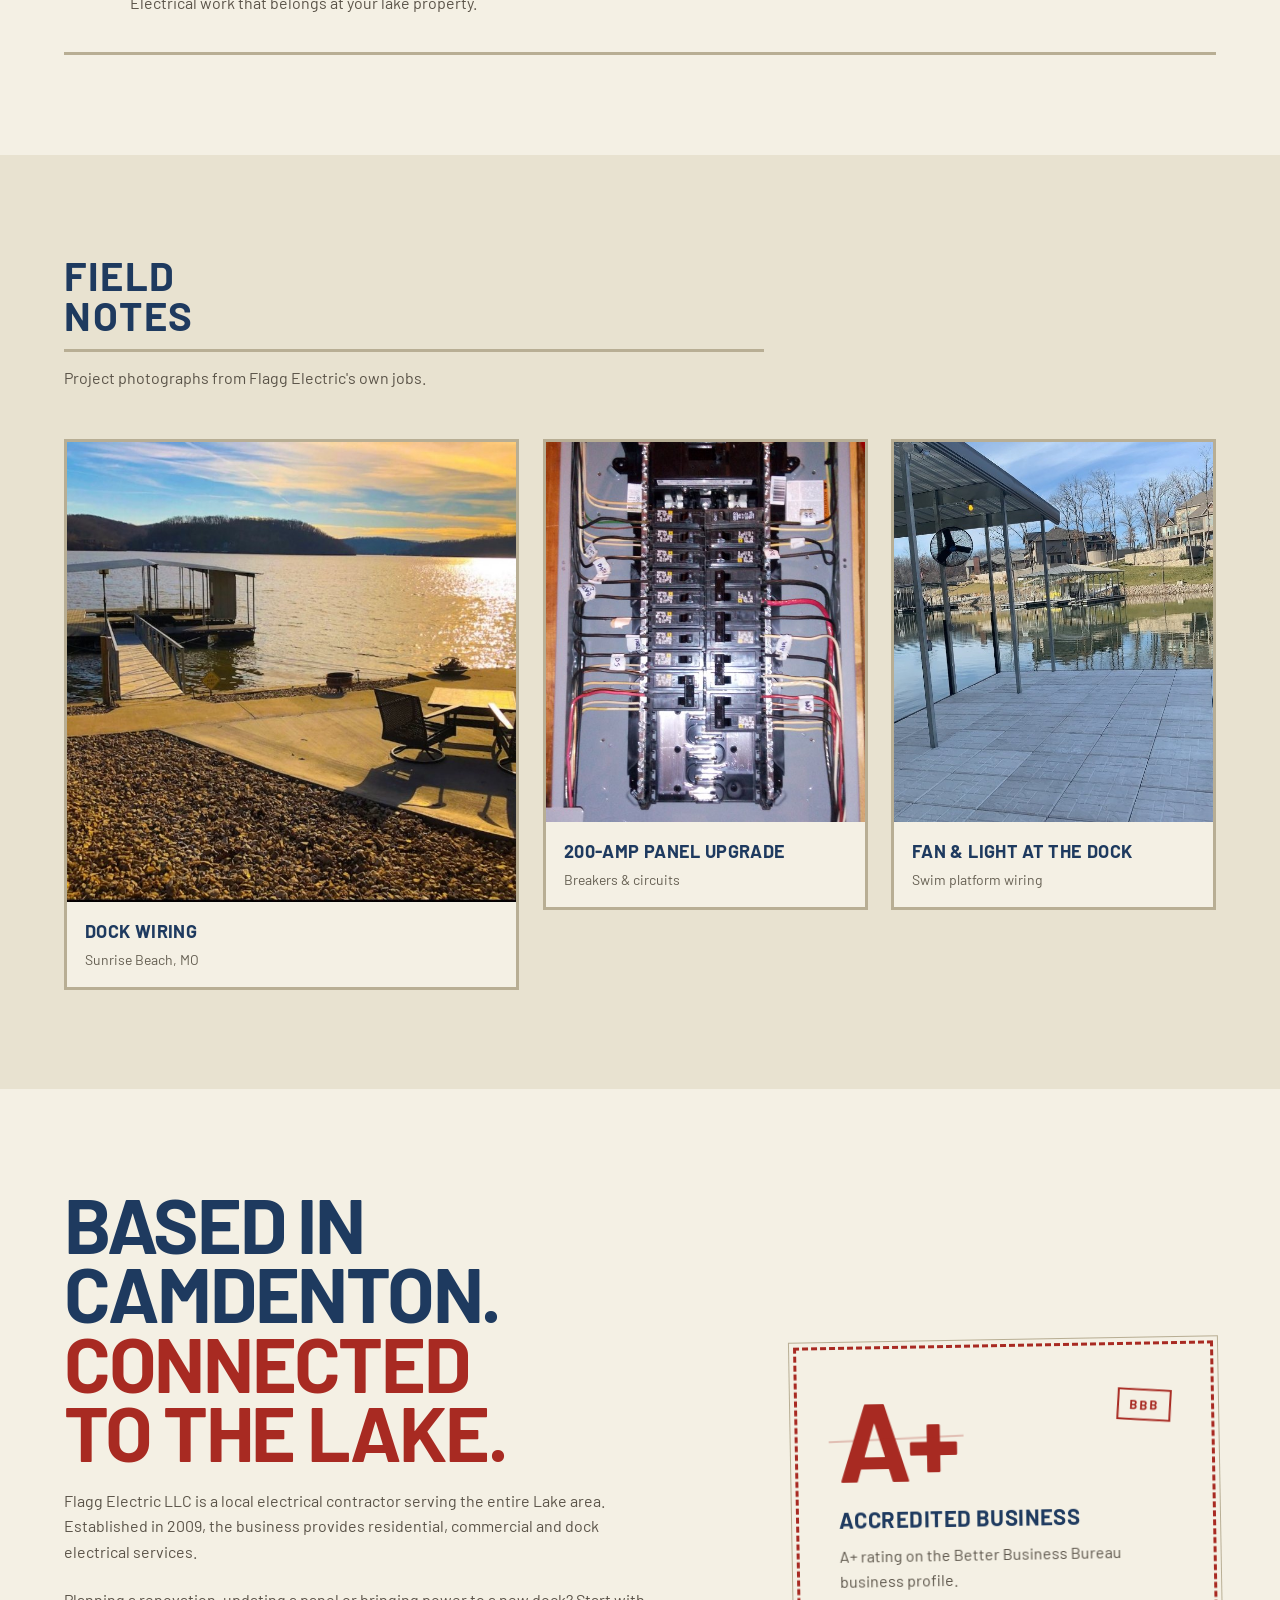
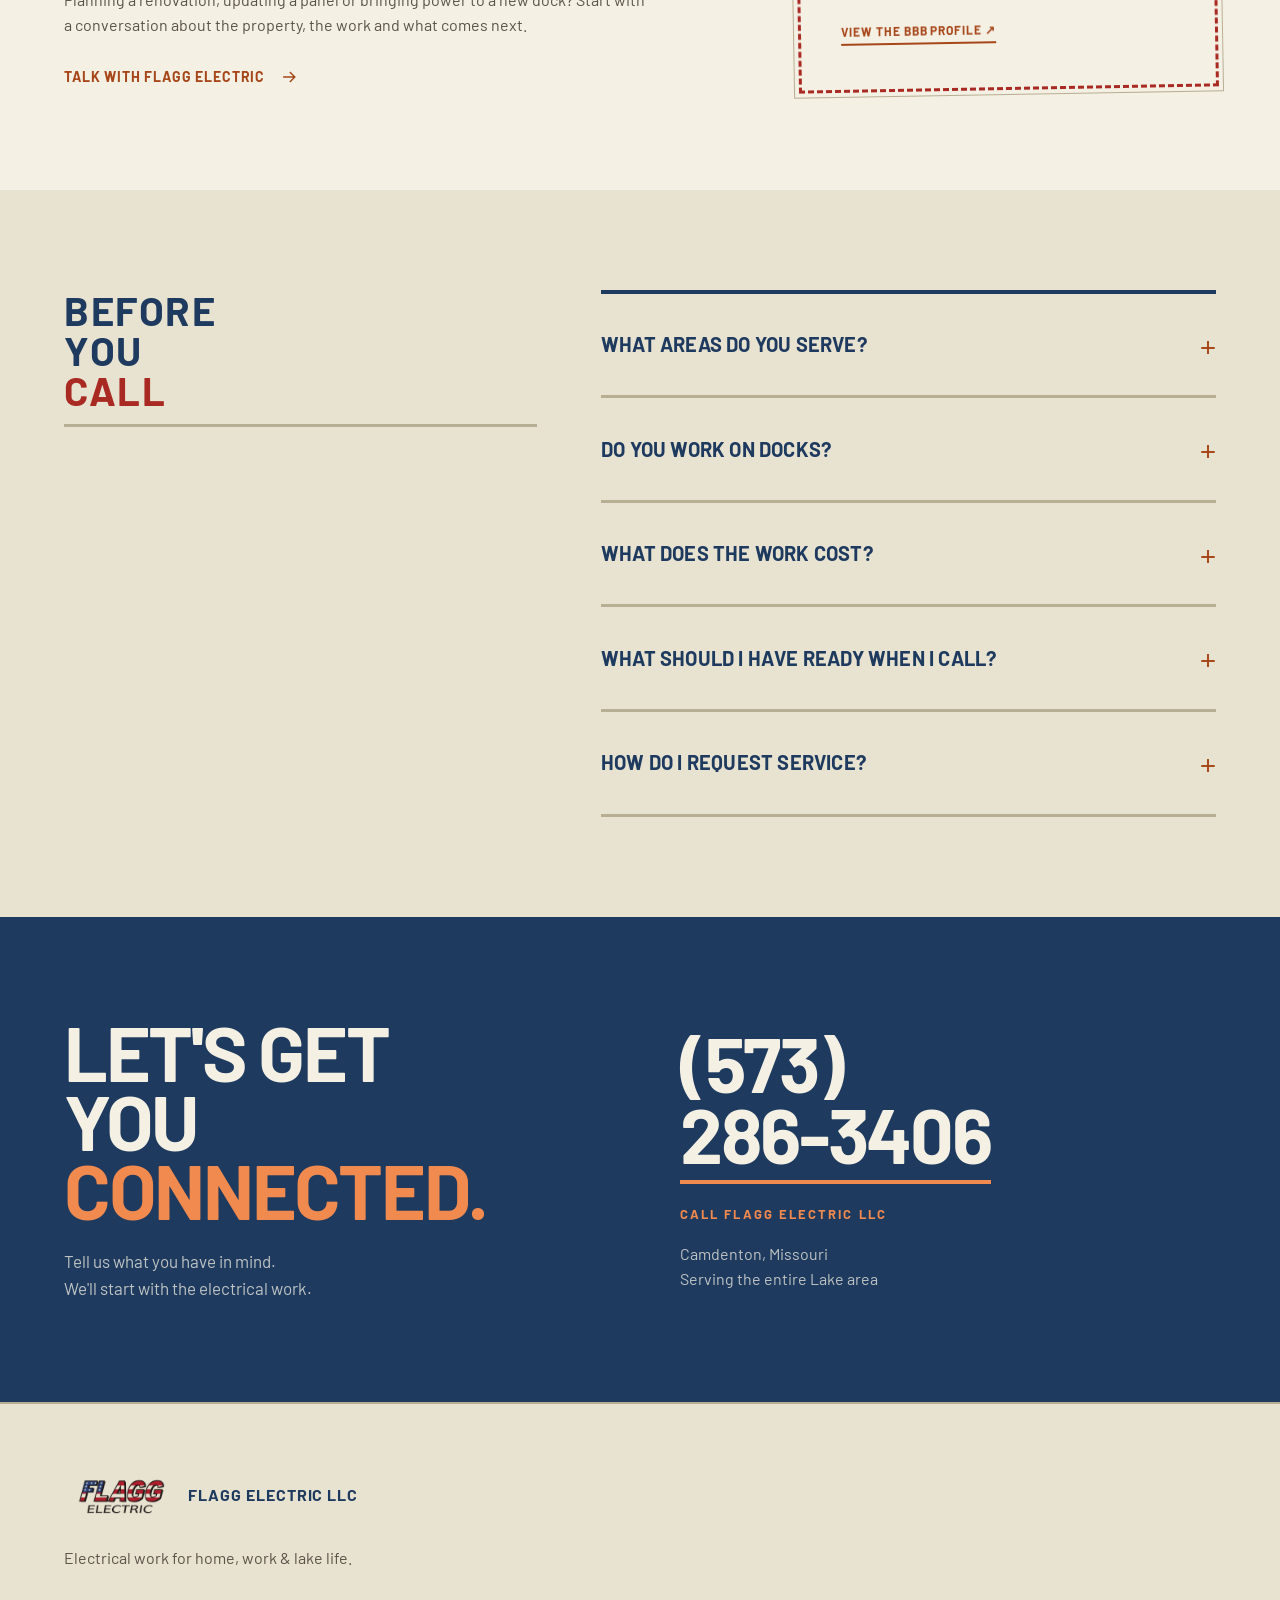
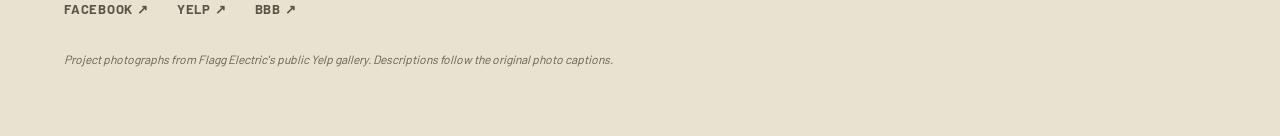
